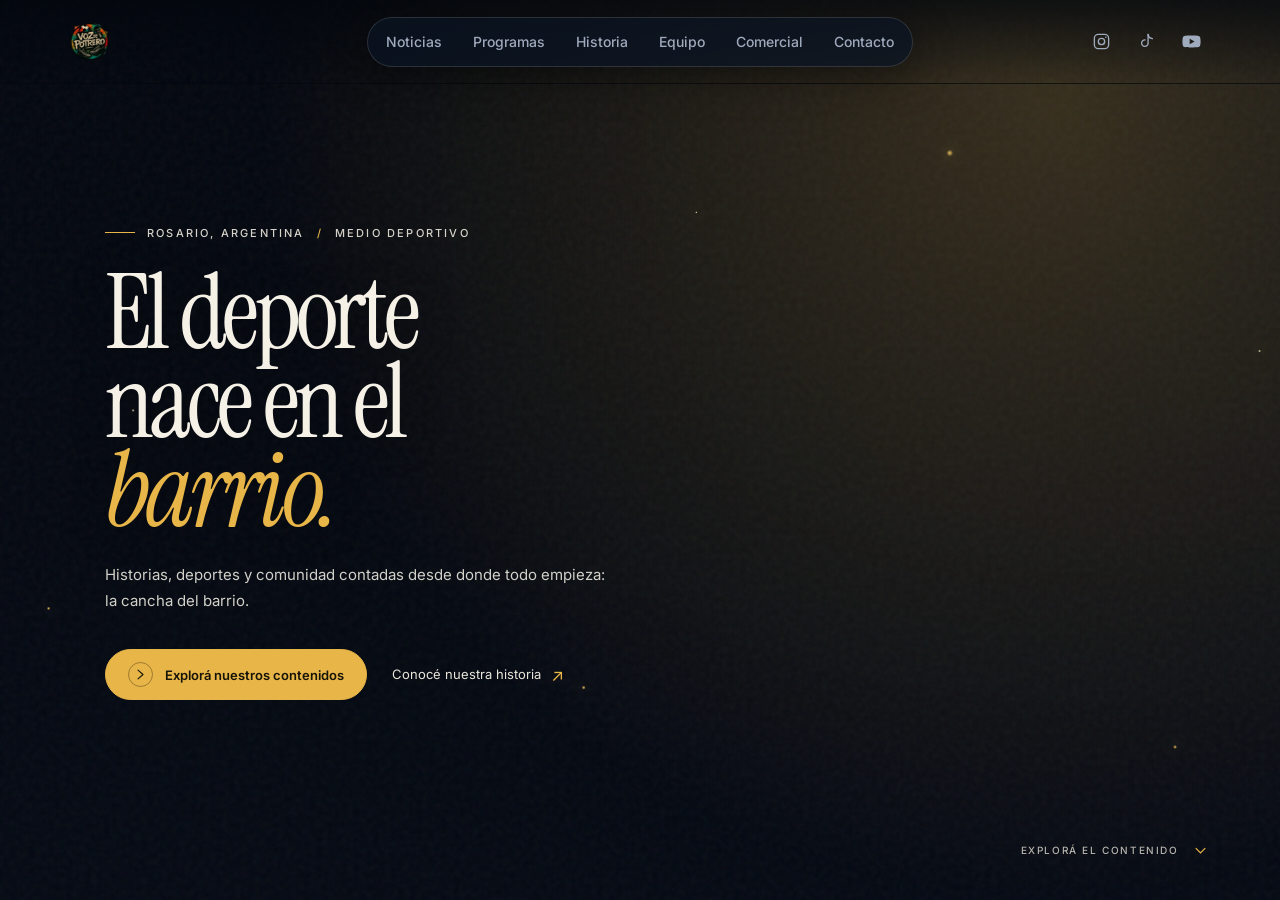
==== index.html @ 77a46296 "Add files via upload" ====
<!DOCTYPE html>
<html lang="es-AR">
<head>
  <meta charset="utf-8">
  <meta name="viewport" content="width=device-width, initial-scale=1, viewport-fit=cover">
  <meta name="theme-color" content="#050607">
  <meta name="description" content="Voz de Potrero. Historias, deportes y comunidad contadas desde donde todo empieza. Medio deportivo de Rosario, Argentina.">
  <meta name="robots" content="index,follow">
  <meta property="og:type" content="website">
  <meta property="og:site_name" content="Voz de Potrero">
  <meta property="og:title" content="Voz de Potrero — El deporte nace en el barrio">
  <meta property="og:description" content="Historias, deportes y comunidad contadas desde donde todo empieza.">
  <link rel="canonical" href="./">
  <link rel="icon" href="img/2368.png" type="image/svg+xml">
  <link rel="preconnect" href="https://fonts.googleapis.com">
  <link rel="preconnect" href="https://fonts.gstatic.com" crossorigin>
  <link href="https://fonts.googleapis.com/css2?family=Instrument+Serif:ital@0;1&family=Inter:wght@400;500;600;700&display=swap" rel="stylesheet">
  <link rel="stylesheet" href="styles.css?v=4">
  <link rel="stylesheet" href="subpaginas.css?v=1">
  <title>Voz de Potrero — El deporte nace en el barrio</title>
  <script src="app.js?v=4" defer></script>
</head>
<body>
  <a class="skip" href="#main" id="skip">Saltar al contenido</a>

  <div class="app-shell" id="app-shell">
    <header class="site-header" id="site-header">
      <a class="brand" href="./" data-nav="home" aria-label="Voz de Potrero — inicio">
        <img src="img/2367.png" alt="Voz de Potrero" width="150" height="42">
      </a>

      <nav class="nav" id="main-nav" aria-label="Navegación principal">
        <a href="#noticias" data-nav="noticias">Noticias</a>
        <a href="#programas" data-nav="programas">Programas</a>
        <a href="#historia" data-nav="historia">Historia</a>
        <a href="#equipo" data-nav="equipo">Equipo</a>
        <a href="#comercial" data-nav="comercial">Comercial</a>
        <a href="#contacto" data-nav="contacto">Contacto</a>
      </nav>

      <div class="header-tools">
        <a class="social-icon" href="https://www.instagram.com/vozdepotrero?mdxt=YXZzaDRnajF6ZXJz" target="_blank" rel="noopener noreferrer" aria-label="Instagram de Voz de Potrero">
          <svg viewBox="0 0 24 24" aria-hidden="true">
            <rect x="3" y="3" width="18" height="18" rx="5"></rect>
            <circle cx="12" cy="12" r="4"></circle>
            <circle class="icon-dot" cx="17.5" cy="6.7" r="1"></circle>
          </svg>
        </a>
        <a class="social-icon" href="https://www.tiktok.com/@vozdepotrero?_r=1&_t=ZS-9ATVXpB0AOD" target="_blank" rel="noopener noreferrer" aria-label="TikTok de Voz de Potrero">
          <svg viewBox="0 0 24 24" aria-hidden="true">
            <path d="M14 3v11.1a4.1 4.1 0 1 1-3.8-4.1"></path>
            <path d="M14 3c.4 3.1 2.3 5 5.5 5.3"></path>
          </svg>
        </a>
        <a class="social-icon" href="https://youtube.com/@vozdepotrero?si=wzgIreyLY0ZAkZiC" target="_blank" rel="noopener noreferrer" aria-label="YouTube de Voz de Potrero">
          <svg viewBox="0 0 24 24" aria-hidden="true">
            <path class="icon-fill" d="M23 7.1a3 3 0 0 0-2.1-2.1C19.1 4.5 12 4.5 12 4.5s-7.1 0-8.9.5A3 3 0 0 0 1 7.1 31 31 0 0 0 .5 12a31 31 0 0 0 .5 4.9A3 3 0 0 0 3.1 19c1.8.5 8.9.5 8.9.5s7.1 0 8.9-.5a3 3 0 0 0 2.1-2.1A31 31 0 0 0 23.5 12a31 31 0 0 0-.5-4.9ZM9.7 15.6V8.4l6.2 3.6-6.2 3.6Z"></path>
          </svg>
        </a>
      </div>

      <button class="menu-btn" id="menu-btn" type="button" aria-expanded="false" aria-controls="main-nav" aria-label="Abrir menú">
        <span></span><span></span><span></span>
      </button>
    </header>

    <main id="main" class="app-main" tabindex="-1">
      <!-- PORTADA -->
      <section class="view view--home is-active" data-view="home" id="view-home" aria-labelledby="hero-title">
        <div class="hero-cinematic-bg" aria-hidden="true">
          <img class="hero-slide" src="img/potrero_dusk_rosario_1791920417054.jpg" alt="">
          <img class="hero-slide" src="img/grassroots_sideline_setup_1791920439001.jpg" alt="">
          <img class="hero-slide" src="img/potrero_chalk_floodlights_1791920438367.jpg" alt="">
          <img class="hero-slide" src="img/broadcast_stadium_lights_1791920440467.jpg" alt="">
          
          <div class="hero-shade hero-shade--horizontal"></div>
          <div class="hero-shade hero-shade--vertical"></div>
          <div class="hero-shade hero-shade--radial"></div>
          <div class="hero-grade"></div>
          <div class="hero-grain"></div>
          <div class="hero-atmosphere-gold"></div>
          <div class="hero-dust-ambient"></div>
        </div>

        <div class="hero-content">
          <p class="hero-kicker enter-item">Rosario, Argentina <span aria-hidden="true">/</span> Medio deportivo</p>
          <h1 class="hero-title" id="hero-title">
            <span class="hero-title-line"><span>El deporte</span></span>
            <span class="hero-title-line"><span>nace en el</span></span>
            <span class="hero-title-line hero-title-line--accent"><span>barrio.</span></span>
          </h1>
          <p class="hero-description enter-item">Historias, deportes y comunidad contadas desde donde todo empieza: la cancha del barrio.</p>
          <div class="hero-actions enter-item">
            <a class="hero-primary" href="#programas" data-nav="programas">
              <span class="hero-primary-icon" aria-hidden="true">
                <svg viewBox="0 0 24 24"><path d="M8 5 16 12 8 19"/></svg>
              </span>
              Explorá nuestros contenidos
            </a>
            <a class="hero-secondary" href="#historia" data-nav="historia">Conocé nuestra historia <span aria-hidden="true">↗</span></a>
          </div>
        </div>

        <button class="hero-cue enter-item" type="button" data-nav="noticias">
          <span>Explorá el contenido</span>
          <svg viewBox="0 0 24 24" aria-hidden="true"><path d="m6 9 6 6 6-6"/></svg>
        </button>
      </section>

      <!-- NOTICIAS -->
      <section class="view view--panel" data-view="noticias" id="view-noticias" aria-labelledby="news-title" hidden inert aria-hidden="true">
        <div class="panel-scroll">
          <div class="panel-inner interior-container">
            <div class="panel-heading">
              <div>
                <p class="eyebrow">Actualidad deportiva</p>
                <h1 id="news-title" tabindex="-1">Noticias <em>y coberturas</em></h1>
                <p class="panel-lead">Historias, básquet, vóley, automovilismo y producciones contadas desde Rosario y sus barrios.</p>
              </div>
              <a class="home-return" href="./" data-nav="home"><span aria-hidden="true">←</span> Inicio</a>
            </div>
            <div class="news-grid" id="news-list" aria-live="polite" aria-busy="false">
              <p class="loading-state">Cargando publicaciones…</p>
            </div>
            <div class="panel-footer-note">
              <span>Voz de Potrero</span>
              <a href="#programas" data-nav="programas">Ver coberturas audiovisuales <span aria-hidden="true">↗</span></a>
            </div>
          </div>
        </div>
      </section>

      <!-- PROGRAMAS -->
      <section class="view view--panel" data-view="programas" id="view-programas" aria-labelledby="programs-title" hidden inert aria-hidden="true">
        <div class="panel-scroll">
          <div class="panel-inner interior-container">
            <div class="panel-heading">
              <div>
                <p class="eyebrow">Producción audiovisual</p>
                <h1 id="programs-title">El potrero <em>en pantalla</em></h1>
                <p class="panel-lead">Transmisiones, reels y videos de nuestros canales oficiales. Cada pieza conserva su enlace original.</p>
              </div>
              <a class="home-return" href="./" data-nav="home"><span aria-hidden="true">←</span> Inicio</a>
            </div>
            <div id="program-list" class="program-list"></div>
            <div id="media-groups" class="media-groups" aria-live="polite" aria-busy="false">
              <p class="loading-state">Cargando contenidos audiovisuales…</p>
            </div>
          </div>
        </div>
      </section>

      <!-- HISTORIA -->
      <section class="view view--panel" data-view="historia" id="view-historia" hidden inert aria-hidden="true" aria-labelledby="history-title">
        <div class="panel-scroll">
          <div class="panel-inner panel-inner--history interior-container">

            <div class="panel-heading">
              <div>
                <p class="eyebrow">Nuestra historia · Rosario, Argentina</p>
                <h1 id="history-title">De dónde venimos.<br><em>Hacia dónde vamos.</em></h1>
                <p class="panel-lead">De un programa de fútbol entre amigos a un medio deportivo con múltiples disciplinas, coberturas y una identidad propia.</p>
              </div>
              <a class="home-return" href="./" data-nav="home"><span aria-hidden="true">←</span> Inicio</a>
            </div>

            <div class="history-timeline">
              <article class="history-chapter">
                <span class="history-number">01</span>
                <div>
                  <p class="eyebrow">Marzo – mayo de 2025</p>
                  <h2>Una idea que nació del fútbol.</h2>
                  <p>Voz de Potrero nació en Rosario en 2025, a partir de una propuesta que recibió Santiago Sancanella para tener su propio programa de streaming en Barrio Stream, un canal que pertenecía a un amigo suyo.</p>
                  <p>Entre marzo y abril comenzaron a tomar forma el nombre, los logos y la identidad del proyecto. El 15 de mayo de 2025 se realizó la primera emisión, que salía todos los jueves a las 12 del mediodía.</p>
                  <p>En esta primera etapa, el programa tenía un estilo descontracturado, con datos, curiosidades, rumores y debates sobre fútbol. Thiago Mellano se sumó desde la edición de clips y colaboró con la difusión en redes sociales.</p>
                </div>
              </article>

              <article class="history-chapter">
                <span class="history-number">02</span>
                <div>
                  <p class="eyebrow">Agosto de 2025</p>
                  <h2>Una nueva mirada periodística.</h2>
                  <p>Durante agosto surgió la propuesta de llevar el proyecto hacia un formato más periodístico, con mayor participación frente a cámara. Se incorporaron Santiago Sancanella, Martina Bosco, Lucas Calatroni y Thiago Mellano en distintas funciones.</p>
                  <p>El 28 de agosto de 2025 se emitió el último programa de Voz de Potrero en Barrio Stream. El cierre de esa etapa no significó el final del proyecto: la marca siguió activa en las redes sociales.</p>
                </div>
              </article>

              <article class="history-chapter">
                <span class="history-number">03</span>
                <div>
                  <p class="eyebrow">De fines de 2025 a comienzos de 2026</p>
                  <h2>El deporte, en más formatos y disciplinas.</h2>
                  <p>Voz de Potrero continuó publicando noticias, resultados, datos, videos y coberturas, especialmente en Instagram y TikTok. Con el tiempo, el contenido empezó a abarcar mucho más que el fútbol.</p>
                  <p>A comienzos de 2026, Tomás Murciano, que ya colaboraba con las redes, también comenzó a participar frente a cámara. Delfina Sanseovich se incorporó para trabajar con contenidos de automovilismo.</p>
                  <p>El equipo abordó temas de Rosario Central, Newell's, Boca y River; Fórmula 1 y Franco Colapinto; Euroliga, básquet rosarino y competencias regionales. También produjo publicaciones y coberturas vinculadas al Mundial de Clubes 2025, los JADAR y los Juegos Suramericanos.</p>
                </div>
              </article>

              <article class="history-chapter">
                <span class="history-number">04</span>
                <div>
                  <p class="eyebrow">Mayo de 2026</p>
                  <h2>Una oportunidad para volver al streaming.</h2>
                  <p>En mayo de 2026, una profesora de la Universidad Abierta Interamericana (UAI), sede Rosario, le propuso a Thiago Mellano desarrollar un programa y facilitó el contacto con Vox 88.3.</p>
                  <p>A partir de esa oportunidad, el equipo empezó a preparar una propuesta más estructurada, con mayor orientación periodística y un nuevo impulso para la búsqueda de auspiciantes.</p>
                </div>
              </article>

              <article class="history-chapter">
                <span class="history-number">05</span>
                <div>
                  <p class="eyebrow">2 de junio de 2026</p>
                  <h2>La segunda temporada.</h2>
                  <p>El 2 de junio comenzó oficialmente la segunda temporada de Voz de Potrero. El regreso consolidó el streaming como parte del proyecto y dio lugar a un formato pensado para profundizar la actualidad deportiva, la información y el análisis.</p>
                  <p>Desde ese mismo día, distintas marcas empezaron a acompañar el proyecto, contribuyendo a su desarrollo y continuidad.</p>
                </div>
              </article>

              <article class="history-chapter">
                <span class="history-number">06</span>
                <div>
                  <p class="eyebrow">Septiembre de 2026</p>
                  <h2>Un millón de visualizaciones y una nueva etapa.</h2>
                  <p>En septiembre, Voz de Potrero pasó a realizar sus programas desde el estudio Blex Contenidos. Las emisiones se extendieron a two horas, ampliando el espacio para la información, el debate y el análisis.</p>
                  <p>Entre el 12 y el 26 de septiembre, el equipo realizó contenidos vinculados a los Juegos Suramericanos Santa Fe 2026. Durante esa cobertura, Voz de Potrero alcanzó un millón de visualizaciones acumuladas en el conjunto de sus redes sociales.</p>
                  <p>Ese crecimiento impulsó una nueva organización interna y permitió avanzar en la conformación de un equipo comercial dedicado a la gestión de auspiciantes y al desarrollo de nuevas oportunidades para el medio.</p>
                </div>
              </article>
            </div>

            <div class="history-end">
              <p>Voz de Potrero: el deporte, desde adentro y con voz propia.</p>
              <a class="hero-primary" href="#contacto" data-nav="contacto">
                <span class="hero-primary-icon" aria-hidden="true">
                  <svg viewBox="0 0 24 24"><path d="M8 5 16 12 8 19"/></svg>
                </span>
                Hablemos
              </a>
            </div>

          </div>
        </div>
      </section>

      <!-- EQUIPO -->
      <section class="view view--panel" data-view="equipo" id="view-equipo" aria-labelledby="team-title" hidden inert aria-hidden="true">
        <div class="panel-scroll">
          <div class="panel-inner interior-container">
            <div class="panel-heading">
              <div>
                <p class="eyebrow">Las personas detrás del medio</p>
                <h1 id="team-title">El equipo <em>de potrero</em></h1>
                <p class="panel-lead">Personas que comparten el interés por el deporte, las historias y la producción de contenidos.</p>
              </div>
              <a class="home-return" href="./" data-nav="home"><span aria-hidden="true">←</span> Inicio</a>
            </div>
            <div class="team-grid" id="team-list" aria-live="polite"></div>
            <p class="team-note">Voz de Potrero · Rosario, Argentina</p>
          </div>
        </div>
      </section>

      <!-- COMERCIAL -->
      <section class="view view--panel" data-view="comercial" id="view-comercial" aria-labelledby="commercial-title" hidden inert aria-hidden="true">
        <div class="panel-scroll">
          <div class="panel-inner interior-container">
            <div class="panel-heading">
              <div>
                <p class="eyebrow">Propuestas para marcas</p>
                <h1 id="commercial-title">Historias que conectan.<br><em>Marcas que acompañan.</em></h1>
                <p class="panel-lead">Un medio deportivo de Rosario con identidad propia y producción para distintas pantallas.</p>
              </div>
              <a class="home-return" href="./" data-nav="home"><span aria-hidden="true">←</span> Inicio</a>
            </div>


<div class="metrics-grid" aria-label="Visualizaciones mensuales por plataforma">

  <article class="metric-card metric-card--primary">
    <span class="metric-label">Alcance mensual total</span>
    <strong>673.000</strong>
    <span class="metric-caption">Visualizaciones en las tres plataformas</span>
  </article>

  <article class="metric-card metric-card--instagram">
    <span class="metric-label">Instagram</span>
    <strong>359.000</strong>
    <span class="metric-caption">Visualizaciones mensuales</span>
  </article>

  <article class="metric-card metric-card--youtube">
    <span class="metric-label">YouTube</span>
    <strong>254.000</strong>
    <span class="metric-caption">Visualizaciones mensuales</span>
  </article>

  <article class="metric-card metric-card--tiktok">
    <span class="metric-label">TikTok</span>
    <strong>60.000</strong>
    <span class="metric-caption">Visualizaciones mensuales</span>
  </article>

</div>


            <div class="commercial-intro">
              <div>
                <p class="eyebrow">Qué hacemos</p>
                <h2>El deporte, contado en distintos formatos.</h2>
              </div>
              <p>Desarrollamos coberturas deportivas, transmisiones en vivo, programas y piezas audiovisuales para las plataformas sociales. Las propuestas para marcas se definen de acuerdo con cada objetivo y producción.</p>
            </div>

            <div class="offers-grid">
              <article class="offer-card"><span>01</span><h3>Presencia de marca</h3><p>Integración en contenidos y coberturas del medio.</p></article>
              <article class="offer-card"><span>02</span><h3>Contenido patrocinado</h3><p>Producciones desarrolladas junto a una marca, identificadas con claridad.</p></article>
              <article class="offer-card"><span>03</span><h3>Producción audiovisual</h3><p>Reels, videos verticales y transmisiones en vivo.</p></article>
              <article class="offer-card"><span>04</span><h3>Coberturas especiales</h3><p>Propuestas para eventos, torneos y fechas deportivas.</p></article>
            </div>

            <div class="commercial-cta">
              <div>
                <p class="eyebrow">Próximo paso</p>
                <h2>Hablemos de una propuesta comercial.</h2>
              </div>
              <a class="hero-primary" href="#contacto?motivo=Propuesta%20comercial" data-nav="contacto" data-reason="Propuesta comercial">
                <span class="hero-primary-icon" aria-hidden="true"><svg viewBox="0 0 24 24"><path d="M8 5 16 12 8 19"/></svg></span>
                Contactar al equipo
              </a>
            </div>
          </div>
        </div>
      </section>

      <!-- CONTACTO -->
      <section class="view view--panel" data-view="contacto" id="view-contacto" aria-labelledby="contact-title" hidden inert aria-hidden="true">
        <div class="panel-scroll">
          <div class="panel-inner contact-layout interior-container">
            <div class="contact-copy">
              <div class="panel-heading panel-heading--contact">
                <div>
                  <p class="eyebrow">Contacto directo</p>
                  <h1 id="contact-title">Hablemos <em>de deporte.</em></h1>
                  <p class="panel-lead">Contanos qué necesitás. Para propuestas comerciales, colaboraciones y otras consultas, este es el punto de partida.</p>
                </div>
                <a class="home-return" href="./" data-nav="home"><span aria-hidden="true">←</span> Inicio</a>
              </div>

              <div class="contact-direct">
                <span class="contact-direct-label">Correo de contacto</span>
               <a
  href="https://mail.google.com/mail/?view=cm&fs=1&to=vozdepotrero10%40gmail.com"
  target="_blank"
  rel="noopener noreferrer"
>
  vozdepotrero10@gmail.com
</a>
              </div>

              <div class="contact-socials">
                <a href="https://www.instagram.com/vozdepotrero?mdxt=YXZzaDRnajF6ZXJz" target="_blank" rel="noopener noreferrer">Instagram <span aria-hidden="true">↗</span></a>
                <a href="https://www.tiktok.com/@vozdepotrero?_r=1&_t=ZS-9ATVXpB0AOD" target="_blank" rel="noopener noreferrer">TikTok <span aria-hidden="true">↗</span></a>
                <a href="https://youtube.com/@vozdepotrero?si=wzgIreyLY0ZAkZiC" target="_blank" rel="noopener noreferrer">YouTube <span aria-hidden="true">↗</span></a>
              </div>
            </div>

            <div class="contact-form-wrap">
              <form class="contact-form" id="contact-form" novalidate>
                <div class="form-row">
                  <label for="contact-name">Nombre</label>
                  <input id="contact-name" name="nombre" autocomplete="name" maxlength="100" required>
                  <span class="field-error" data-error-for="nombre" aria-live="polite"></span>
                </div>

                <div class="form-row">
                  <label for="contact-email">Email</label>
                  <input id="contact-email" name="email" type="email" autocomplete="email" maxlength="120" required>
                  <span class="field-error" data-error-for="email" aria-live="polite"></span>
                </div>

                <div class="form-row">
                  <label for="contact-reason">Motivo de consulta</label>
                  <select id="contact-reason" name="motivo" required>
                    <option value="Propuesta comercial">Propuesta comercial</option>
                    <option value="Trabajar con nosotros">Trabajar con nosotros</option>
                    <option value="Otro">Otro</option>
                  </select>
                  <span class="field-error" data-error-for="motivo" aria-live="polite"></span>
                </div>

                <div class="form-row">
                  <label for="contact-message">Mensaje</label>
                  <textarea id="contact-message" name="mensaje" rows="4" minlength="10" maxlength="2000" required placeholder="Escribí tu consulta…"></textarea>
                  <span class="field-error" data-error-for="mensaje" aria-live="polite"></span>
                </div>

                <div class="honeypot" aria-hidden="true">
                  <label for="contact-website">Dejá este campo vacío</label>
                  <input id="contact-website" name="website" tabindex="-1" autocomplete="off">
                </div>

                <button class="form-submit" type="submit" id="contact-submit">
                  <span>Enviar consulta</span>
                  <span aria-hidden="true">↗</span>
                </button>
                <p class="form-privacy">Tus datos se utilizan para responder esta consulta.</p>
                <div class="form-status" id="contact-status" role="status" aria-live="polite" hidden></div>
                <a
  href="https://mail.google.com/mail/?view=cm&fs=1&to=vozdepotrero10%40gmail.com"
  target="_blank"
  rel="noopener noreferrer"
>
  vozdepotrero10@gmail.com
</a> hidden>Continuar por correo electrónico ↗</a>
              </form>
            </div>
          </div>
        </div>
      </section>

      <!-- ARTÍCULO INDIVIDUAL -->
      <section class="view view--panel" data-view="articulo" id="view-articulo" aria-labelledby="art-title" hidden inert aria-hidden="true">
        <div class="panel-scroll">
          <article class="panel-inner article-inner interior-container">
            <div class="panel-heading">
              <div>
                <p class="eyebrow" id="art-meta">Noticias</p>
                <h1 id="art-title" tabindex="-1">Cargando publicación…</h1>
                <p class="panel-lead" id="art-summary"></p>
              </div>
              <a class="home-return" href="#noticias" data-nav="noticias"><span aria-hidden="true">←</span> Noticias</a>
            </div>
            <div class="article-body" id="art-body"></div>
            <a class="hero-primary article-return" href="#noticias" data-nav="noticias">
              <span class="hero-primary-icon" aria-hidden="true"><svg viewBox="0 0 24 24"><path d="M16 5 8 12 16 19"/></svg></span>
              Volver a noticias
            </a>
          </article>
        </div>
      </section>

      <!-- INFORMACIÓN LEGAL -->
      <section class="view view--panel" data-view="legal" id="view-legal" aria-labelledby="legal-title" hidden inert aria-hidden="true">
        <div class="panel-scroll">
          <div class="panel-inner legal-inner interior-container">
            <div class="panel-heading">
              <div>
                <p class="eyebrow">Información del sitio</p>
                <h1 id="legal-title">Privacidad <em>y uso.</em></h1>
              </div>
              <a class="home-return" href="./" data-nav="home"><span aria-hidden="true">←</span> Inicio</a>
            </div>
            <h2>Contacto y datos personales</h2>
            <p>Los datos que enviás mediante el formulario se utilizan para atender y responder tu consulta. Para consultas sobre el tratamiento de tus datos, escribí a 
            <h2>Contenido y enlaces externos</h2>
            <p>Los contenidos publicados corresponden a sus autores o titulares de derechos. Los enlaces a Instagram, TikTok y YouTube llevan a servicios externos sujetos a sus propias condiciones de uso y políticas de privacidad.</p>
            <p class="legal-note">La información legal completa del titular, los plazos de conservación y los demás términos deben verificarse antes de la publicación definitiva.</p>
          </div>
        </div>
      </section>

      <!-- VISTA NO ENCONTRADA -->
      <section class="view view--panel" data-view="notfound" id="view-notfound" aria-labelledby="notfound-title" hidden inert aria-hidden="true">
        <div class="panel-scroll">
          <div class="notfound">
            <p class="eyebrow">Fuera de juego</p>
            <h1 id="notfound-title">Esta jugada <em>no existe.</em></h1>
            <p>La página que buscás no está disponible.</p>
            <a class="hero-primary" href="./" data-nav="home">
              <span class="hero-primary-icon" aria-hidden="true"><svg viewBox="0 0 24 24"><path d="M8 5 16 12 8 19"/></svg></span>
              Volver al inicio
            </a>
          </div>
        </div>
      </section>
    </main>
  </div>
</body>
</html>
---- styles.css ----
/* Voz de Potrero — «Noche de potrero» · editorial deportivo, sobrio y cinematográfico */
:root{--bg:#050A14;--surface:#0B1424;--raised:#111D33;--text:#F6F1E7;--muted:#9FAABD;--gold:#E8B548;--grass:#2E7D4F;--border:rgba(246,241,231,.14);
--s2:8px;--s3:12px;--s4:16px;--s5:24px;--s6:32px;--s7:48px;--s8:64px;--s9:96px;--pad:clamp(20px,5.5vw,88px);--hh:84px;--ease:cubic-bezier(.2,.7,.2,1);
--display:"Instrument Serif","Iowan Old Style","Palatino Linotype",Georgia,serif;--head:var(--display);
--body:Inter,system-ui,-apple-system,"Segoe UI",sans-serif;color-scheme:dark}
*,*::before,*::after{box-sizing:border-box}
html{background:var(--bg);scroll-behavior:smooth;scroll-padding-top:calc(var(--hh) + 12px)}
body{margin:0;background:var(--bg);color:var(--text);font:400 17px/1.65 var(--body);-webkit-font-smoothing:antialiased;text-rendering:optimizeLegibility;overflow-x:hidden}
body.nav-open{overflow:hidden}
h1,h2,h3,p,ul,ol{margin:0}
ul,ol{padding:0;list-style:none}
a{color:inherit}
img{max-width:100%}
[hidden]{display:none!important}
:focus-visible{outline:2px solid var(--gold);outline-offset:3px}
h1:focus,main:focus,section:focus{outline:none}
.skip{position:absolute;left:var(--s4);top:-60px;z-index:100;background:var(--gold);color:#1a1204;padding:var(--s3) var(--s4);border-radius:999px;font-weight:600}
.skip:focus{top:var(--s3)}
.sprite{position:absolute;width:0;height:0;overflow:hidden}
.gold{color:var(--gold)}

/* Entrada coreografiada (--t retraso, --dur duración, --x/--y desplazamiento) y apariciones */
.rise{opacity:0;transform:translate3d(var(--x,0),var(--y,10px),0);animation:rise var(--dur,520ms) var(--ease) var(--t,0ms) forwards}
.seen .rise{animation:none;opacity:1;transform:none}
@keyframes rise{to{opacity:1;transform:none}}
.reveal{opacity:0;transform:translate3d(0,20px,0);transition:opacity .7s var(--ease),transform .7s var(--ease)}
.reveal.in-view{opacity:1;transform:none}
.view.is-entering{animation:pageIn .42s var(--ease)}
@keyframes pageIn{from{opacity:0;transform:translate3d(0,10px,0)}to{opacity:1;transform:none}}

/* Cabecera y pastilla de navegación */
.site-header{position:fixed;inset:0 0 auto 0;z-index:50;height:var(--hh);padding:0 var(--pad);display:flex;align-items:center;justify-content:space-between;border-bottom:1px solid transparent;transition:background-color .3s,border-color .3s}
.site-header.is-solid{background:rgba(5,10,20,.74);backdrop-filter:blur(16px);-webkit-backdrop-filter:blur(16px);border-color:var(--border)}
.brand{display:inline-flex;align-items:center;min-height:44px;text-decoration:none}
.brand img{display:block;height:38px;width:auto}
.brand__word{font:400 26px/1 var(--display);letter-spacing:.01em}
.brand__word b{font-weight:400;font-style:italic;color:var(--gold)}
.nav{display:flex;align-items:center}
.nav a{display:flex;align-items:center;min-height:44px;color:var(--muted);font:500 14px var(--body);text-decoration:none;transition:background-color .2s,color .2s}
.header-cta{display:none}
.menu-btn{display:none;width:44px;height:44px;padding:0;background:none;border:1px solid var(--border);border-radius:50%;color:var(--text);cursor:pointer;position:relative}
.menu-btn__bars,.menu-btn__bars::before{content:"";position:absolute;left:12px;width:18px;height:2px;background:currentColor;transition:transform .25s var(--ease)}
.menu-btn__bars{top:16px}.menu-btn__bars::before{top:8px;left:0}
.menu-btn[aria-expanded="true"] .menu-btn__bars{transform:translateY(4px) rotate(45deg)}
.menu-btn[aria-expanded="true"] .menu-btn__bars::before{transform:translateY(-8px) rotate(-90deg)}
.nav__contact{display:none!important}
@media(min-width:1021px){
.site-header{display:grid;grid-template-columns:1fr auto 1fr;gap:var(--s4)}
.nav{gap:2px;padding:4px;background:rgba(11,20,36,.7);border:1px solid var(--border);border-radius:999px;backdrop-filter:blur(16px);-webkit-backdrop-filter:blur(16px);box-shadow:0 10px 40px rgba(0,0,0,.4)}
.nav a{padding:0 var(--s4);min-height:40px;border-radius:999px}
.nav a:hover{background:rgba(246,241,231,.07);color:var(--text)}
.nav a[aria-current="page"]{background:var(--text);color:#0a0d14}
.header-cta{display:inline-flex;justify-self:end;align-items:center;min-height:44px;padding:0 var(--s5);border:1px solid var(--gold);border-radius:999px;color:var(--gold);font:500 14px var(--body);text-decoration:none;transition:background-color .2s,color .2s}
.header-cta:hover,.header-cta[aria-current="page"]{background:var(--gold);color:#1a1204}}
@media(max-width:1020px){
:root{--hh:68px}
.brand img{height:32px}
.menu-btn{display:block}
.nav{position:fixed;inset:var(--hh) 0 0 0;flex-direction:column;align-items:stretch;justify-content:center;gap:var(--s2);padding:var(--s6) var(--pad);background:rgba(5,10,20,.98);opacity:0;visibility:hidden;transform:translateY(-8px);transition:opacity .22s,transform .22s,visibility 0s .22s;overflow-y:auto}
.nav.rise{animation:none}
.nav.is-open{opacity:1;visibility:visible;transform:none;transition:opacity .22s,transform .22s}
.nav a{font:400 36px/1.15 var(--display);color:var(--text);min-height:54px}
.nav a[aria-current="page"]{color:var(--gold);font-style:italic}
.nav__contact{display:flex!important}}

.demo-bar{position:fixed;left:0;right:0;bottom:0;z-index:40;padding:8px var(--pad);background:var(--gold);color:#1a1204;font:600 13px var(--body);text-align:center}

/* Portada: potrero de barrio de noche (capas con profundidad; todo con transform/opacity) */
.hero{position:relative;height:100vh;height:100svh;display:flex;flex-direction:column;justify-content:center;padding:var(--hh) var(--pad) var(--s7);overflow:hidden;isolation:isolate;--mx:0;--my:0}
@supports(height:100dvh){.hero{height:100dvh}}
.scene{position:absolute;inset:0;z-index:-2;background:var(--bg)}
.layer{position:absolute;inset:-3%;transform:translate3d(calc(var(--mx)*var(--d,0)*-1px),calc(var(--my)*var(--d,0)*-.6px),0)}
.sky{background:radial-gradient(60% 45% at 78% 8%,rgba(232,181,72,.18),transparent 70%),linear-gradient(180deg,#030711 0%,#07142a 38%,#0b2238 62%,#0a1d22 100%)}
.stars{bottom:52%;background-image:radial-gradient(1.2px 1.2px at 8% 20%,rgba(255,255,255,.8),transparent),radial-gradient(1px 1px at 22% 46%,rgba(255,255,255,.6),transparent),radial-gradient(1.2px 1.2px at 37% 12%,rgba(255,255,255,.7),transparent),radial-gradient(1px 1px at 51% 38%,rgba(255,255,255,.5),transparent),radial-gradient(1.2px 1.2px at 66% 16%,rgba(255,255,255,.7),transparent),radial-gradient(1px 1px at 83% 40%,rgba(255,255,255,.6),transparent),radial-gradient(1px 1px at 93% 14%,rgba(255,255,255,.7),transparent);animation:twinkle 9s ease-in-out infinite alternate}
@keyframes twinkle{from{opacity:.45}to{opacity:.95}}
.skyline{position:absolute;left:0;right:0;bottom:38%;width:100%;height:28%;display:block}
.tower{position:absolute;bottom:34%;width:0}
.t1{left:78%;top:14%}.t2{left:92%;top:26%}.t3{left:62%;top:30%}
.pole{position:absolute;left:-3px;top:2%;bottom:-6%;width:6px;background:linear-gradient(90deg,#020306,#161e2c 55%,#020306)}
.lamps{position:absolute;left:-30px;top:-14px;width:60px;height:28px;background:radial-gradient(circle,#fff 0 3px,transparent 4px) 0 0/15px 14px,#0a0f1a;border:1px solid #1c2638;box-shadow:0 0 22px 6px rgba(255,238,190,.6),0 0 90px 28px rgba(232,181,72,.3);animation:flicker 7s ease-in-out infinite}
.t2 .lamps{animation-duration:9s;animation-delay:-3s;transform:scale(.8)}
.t3 .lamps{animation-duration:11s;animation-delay:-6s;transform:scale(.7)}
@keyframes flicker{0%,100%{opacity:1}46%{opacity:.93}50%{opacity:.82}54%{opacity:.95}}
.beam{position:absolute;left:0;top:0;width:min(110vw,1500px);height:min(150vh,1200px);margin-left:calc(min(110vw,1500px)/-2);transform-origin:50% 0;background:linear-gradient(180deg,rgba(255,236,180,.36),rgba(232,181,72,.07) 60%,transparent 90%);clip-path:polygon(49.4% 0,50.6% 0,100% 100%,0 100%);mix-blend-mode:screen;opacity:.8}
.t1 .beam{--r:21deg;animation:sway 23s ease-in-out infinite alternate}
.t2 .beam{--r:32deg;animation:sway 26s ease-in-out -9s infinite alternate;opacity:.55}
.t3 .beam{--r:12deg;animation:sway 19s ease-in-out -5s infinite alternate;opacity:.6}
@keyframes sway{from{transform:rotate(var(--r)) scale(1.02)}to{transform:rotate(calc(var(--r) + 3.5deg)) scale(1.05);opacity:.95}}
.field{top:auto;height:56%;bottom:-3%;overflow:hidden}
.plane{position:absolute;left:-30%;right:-30%;bottom:-34%;height:160%;transform:perspective(780px) rotateX(63deg);transform-origin:50% 100%;background:repeating-linear-gradient(90deg,#1a5a37 0 8.33%,#154a2d 8.33% 16.66%);-webkit-mask:linear-gradient(transparent 4%,#000 38%);mask:linear-gradient(transparent 4%,#000 38%)}
.plane svg{position:absolute;inset:0;width:100%;height:100%;display:block}
.pool{position:absolute;inset:0;z-index:2;background:radial-gradient(55% 60% at 68% 30%,rgba(255,236,180,.28),transparent 70%);mix-blend-mode:screen}
.goal{position:absolute;right:20%;top:22%;width:clamp(70px,9vw,140px);aspect-ratio:2/1;border:3px solid rgba(246,241,231,.5);border-bottom:0;background:repeating-linear-gradient(0deg,rgba(246,241,231,.16) 0 1px,transparent 1px 7px),repeating-linear-gradient(90deg,rgba(246,241,231,.16) 0 1px,transparent 1px 7px);opacity:.7}
.fence{top:auto;height:44%;bottom:-3%;border-top:2px solid rgba(246,241,231,.1);background:repeating-linear-gradient(45deg,rgba(246,241,231,.07) 0 1px,transparent 1px 20px),repeating-linear-gradient(-45deg,rgba(246,241,231,.07) 0 1px,transparent 1px 20px);-webkit-mask:linear-gradient(transparent,#000 30%,#000 62%,transparent);mask:linear-gradient(transparent,#000 30%,#000 62%,transparent)}
.haze{inset:0;background:linear-gradient(0deg,transparent 0%,rgba(110,160,150,.12) 36%,transparent 52%);mix-blend-mode:screen;animation:breathe 21s ease-in-out infinite alternate}
@keyframes breathe{from{opacity:.55}to{opacity:1}}
.sweep{inset:0 -20%;background:linear-gradient(100deg,transparent 42%,rgba(255,236,180,.07) 50%,transparent 58%);mix-blend-mode:screen;animation:sweep 26s linear infinite}
@keyframes sweep{from{transform:translateX(-30%)}to{transform:translateX(30%)}}
.dust s{position:absolute;width:3px;height:3px;border-radius:50%;background:rgba(246,241,231,.7);animation:float 22s linear infinite}
.dust s:nth-child(1){left:12%;top:70%}.dust s:nth-child(2){left:28%;top:40%;animation-duration:27s;animation-delay:-8s;width:2px;height:2px}
.dust s:nth-child(3){left:46%;top:82%;animation-duration:24s;animation-delay:-14s}.dust s:nth-child(4){left:63%;top:55%;animation-duration:30s;animation-delay:-4s;width:2px;height:2px}
.dust s:nth-child(5){left:74%;top:75%;animation-duration:26s;animation-delay:-19s}.dust s:nth-child(6){left:86%;top:48%;animation-duration:32s;animation-delay:-11s;width:2px;height:2px}
.dust s:nth-child(7){left:38%;top:20%;animation-duration:29s;animation-delay:-6s;opacity:.6}.dust s:nth-child(8){left:92%;top:88%;animation-duration:25s;animation-delay:-16s}
@keyframes float{0%{transform:translate3d(0,0,0);opacity:0}15%{opacity:.8}85%{opacity:.6}100%{transform:translate3d(-40px,-160px,0);opacity:0}}
.grain{inset:0;opacity:.09;background-image:url("data:image/svg+xml;utf8,<svg xmlns='http://www.w3.org/2000/svg' width='160' height='160'><filter id='n'><feTurbulence type='fractalNoise' baseFrequency='.9' numOctaves='2' stitchTiles='stitch'/></filter><rect width='100%' height='100%' filter='url(%23n)'/></svg>")}
.shade{position:absolute;inset:0;z-index:-1;background:linear-gradient(90deg,rgba(3,7,14,.9) 0%,rgba(3,7,14,.62) 44%,rgba(3,7,14,.06) 100%),linear-gradient(0deg,rgba(5,10,20,.92) 0%,transparent 38%),radial-gradient(120% 90% at 50% 50%,transparent 55%,rgba(0,0,0,.5))}
.hero__content{width:100%;max-width:820px}
.kicker{display:flex;flex-wrap:wrap;align-items:center;gap:var(--s3);margin-bottom:var(--s5);font:500 12px/1 var(--body);letter-spacing:.2em;text-transform:uppercase;color:var(--muted)}
.kicker::before{content:"";width:32px;height:1px;background:var(--gold)}
.kicker span+span::before{content:"·";margin-right:var(--s3);color:var(--gold)}
h1.display{font:400 clamp(2.5rem,min(7.4vw,12.5svh),6rem)/.98 var(--display);letter-spacing:-.02em;text-wrap:balance;text-shadow:0 4px 40px rgba(0,0,0,.45)}
.line{display:block}
.line--gold{font-style:italic;color:var(--gold)}
.lead{max-width:560px;margin-top:var(--s5);font-size:clamp(1rem,1.3vw,1.2rem);line-height:1.6;color:#d9d6cc}
.actions,.cta-row{display:flex;flex-wrap:wrap;gap:12px;margin-top:var(--s6)}
.btn{position:relative;overflow:hidden;display:inline-flex;align-items:center;justify-content:center;gap:var(--s2);height:50px;padding:0 var(--s6);border:1px solid var(--border);border-radius:999px;background:none;color:var(--text);font:500 15px var(--body);text-decoration:none;cursor:pointer;transition:transform .12s,background-color .2s,border-color .2s}
.btn:active{transform:scale(.97)}
.btn--gold{background:var(--gold);border-color:var(--gold);color:#1a1204}
.btn--gold::after{content:"";position:absolute;inset:0;background:linear-gradient(100deg,transparent 30%,rgba(255,255,255,.5) 50%,transparent 70%);transform:translateX(-120%);transition:transform .6s var(--ease)}
.btn--gold:hover::after{transform:translateX(120%)}
.btn--ghost{background:rgba(5,10,20,.35);backdrop-filter:blur(6px);-webkit-backdrop-filter:blur(6px)}.btn--ghost:hover{border-color:var(--text)}
.btn--sm{height:40px;padding:0 var(--s4);font-size:14px}
.btn[disabled]{opacity:.55;cursor:wait}
.cue{position:absolute;left:var(--pad);bottom:var(--s5);display:flex;align-items:center;gap:var(--s3);min-height:44px;background:none;border:0;cursor:pointer;font:500 11px var(--body);letter-spacing:.2em;text-transform:uppercase;color:var(--muted)}
.cue i{width:1px;height:32px;background:var(--gold);transform-origin:top;animation:cue 2.6s ease-in-out infinite}
@keyframes cue{50%{transform:scaleY(.35)}}
@media(max-width:900px){.t3{display:none}.skyline{bottom:36%}}
@media(max-width:700px){.hero{padding-bottom:var(--s6)}.btn{height:48px;flex:1 1 100%}.cue{display:none}.goal{right:12%}.field{height:48%}}
@media(max-height:560px){.lead{display:none}.hero{padding-bottom:var(--s4)}.cue{display:none}}

/* Secciones y tipografía */
.container{max-width:1320px;margin:0 auto;padding:0 var(--pad)}
.narrow{max-width:960px}
.section{padding:var(--s9) 0}
@media(max-width:700px){.section{padding:var(--s8) 0 56px}}
.band{background:linear-gradient(120deg,#0e1a2e,var(--surface));border-block:1px solid var(--border)}
.eyebrow{font:500 11.5px/1.4 var(--body);letter-spacing:.2em;text-transform:uppercase;color:var(--gold)}
.section h2{font:400 clamp(1.75rem,3.3vw,2.75rem)/1.08 var(--display);letter-spacing:-.015em;margin:var(--s3) 0 var(--s4);text-wrap:balance}
.section h3,.card h3{font:400 clamp(1.3rem,1.7vw,1.6rem)/1.15 var(--display);margin-bottom:var(--s2)}
.muted{color:var(--muted);max-width:620px}
.manifesto{font:400 clamp(1.5rem,3vw,2.5rem)/1.22 var(--display);letter-spacing:-.01em;margin-top:var(--s4);text-wrap:balance}
.empty{color:var(--muted);padding:var(--s5);border:1px dashed rgba(246,241,231,.25);border-radius:14px}
.empty p+*{margin-top:var(--s3)}.empty a{color:var(--gold)}
.page-hero{position:relative;padding:calc(var(--hh) + var(--s8)) 0 var(--s7);overflow:hidden;isolation:isolate}
.page-hero::before{content:"";position:absolute;inset:-20%;z-index:-1;background:radial-gradient(40% 50% at 82% 10%,rgba(232,181,72,.15),transparent 70%),radial-gradient(40% 50% at 8% 100%,rgba(46,125,79,.14),transparent 70%);animation:drift 28s ease-in-out infinite alternate}
@keyframes drift{from{transform:translate3d(-3%,0,0)}to{transform:translate3d(3%,2%,0)}}
.page-hero h1{font:400 clamp(2.25rem,5.2vw,4.25rem)/1.03 var(--display);letter-spacing:-.02em;max-width:17ch;text-wrap:balance;margin:var(--s3) 0 var(--s5)}
.page-hero h1 em{font-style:italic;color:var(--gold)}
.page-hero .lead{margin-top:0}
.grid2{display:grid;gap:var(--s7);grid-template-columns:1fr 1fr;align-items:center}
.grid2.top{align-items:start}
@media(max-width:860px){.grid2{grid-template-columns:1fr}}
.tags{display:flex;flex-wrap:wrap;gap:8px;margin-top:var(--s5)}
.tags li{padding:6px 14px;border:1px solid var(--border);border-radius:999px;font-size:14px;color:var(--muted)}
.paths li{border-top:1px solid var(--border)}.paths li:last-child{border-bottom:1px solid var(--border)}
.paths a{display:grid;grid-template-columns:48px minmax(0,1.1fr) minmax(0,1.4fr) 24px;gap:var(--s4);align-items:baseline;padding:var(--s5) 0;text-decoration:none;transition:padding .3s var(--ease),color .2s}
.paths .n{font:500 12px var(--body);letter-spacing:.14em;color:var(--gold)}
.paths .t{font:400 clamp(1.5rem,2.6vw,2.25rem)/1.1 var(--display)}
.paths .d{color:var(--muted);font-size:15px}
.paths .ar{color:var(--gold);transition:transform .3s var(--ease)}
.paths a:hover{padding-left:var(--s3)}.paths a:hover .ar{transform:translateX(6px)}
@media(max-width:700px){.paths a{grid-template-columns:32px 1fr 20px}.paths .d{display:none}}
.closing{text-align:center}.closing h2{max-width:20ch;margin:0 auto}.closing .cta-row{justify-content:center}

/* Escena de los chicos y su animación (transform/opacity; se pausa fuera de pantalla) */
.scene-art{border-radius:22px;overflow:hidden;border:1px solid var(--border);background:var(--surface)}
.scene-art--wide{margin-top:var(--s7)}
.kids{display:block;width:100%;height:auto}
.k-kart{transform-box:fill-box;transform-origin:50% 100%;animation:kart 3.8s ease-in-out infinite alternate}
@keyframes kart{from{transform:translateX(-26px) rotate(-.5deg)}to{transform:translateX(10px) rotate(.4deg)}}
.k-wheel{transform-box:fill-box;transform-origin:center;animation:spin .5s linear infinite}
@keyframes spin{to{transform:rotate(360deg)}}
.k-body{animation:bob .42s ease-in-out infinite alternate}
@keyframes bob{to{transform:translateY(-2.5px)}}
.k-speed{animation:speed 1.1s linear infinite}
@keyframes speed{0%{transform:translateX(16px);opacity:0}30%{opacity:1}100%{transform:translateX(-28px);opacity:0}}
.k-ball{transform-box:fill-box;transform-origin:center;animation:ball 1.6s ease-in-out infinite}
@keyframes ball{0%,100%{transform:translateY(0) rotate(0)}50%{transform:translateY(-9px) rotate(28deg)}}
.k-ball2{transform-box:fill-box;transform-origin:center;animation:spin 5s linear infinite}
.k-jump{animation:jump 2.8s ease-in-out infinite}
@keyframes jump{0%,100%{transform:translateY(0)}45%{transform:translateY(-34px)}}
.k-sh{transform-box:fill-box;transform-origin:center;animation:shadow 2.8s ease-in-out infinite}
@keyframes shadow{45%{transform:scale(.78);opacity:.2}}
.is-paused *{animation-play-state:paused!important}

/* Noticias */
.stories{display:grid;gap:var(--s7) var(--s6);grid-template-columns:repeat(auto-fill,minmax(min(100%,320px),1fr));margin-top:var(--s5)}
.story{display:flex;flex-direction:column;gap:var(--s3);padding-top:var(--s5);border-top:1px solid var(--border);text-decoration:none;transition:border-color .25s}
.story:hover{border-color:var(--gold)}
.story h2{font:400 clamp(1.4rem,2vw,1.85rem)/1.12 var(--display);margin:0;text-wrap:balance;transition:color .2s}
.story:hover h2{color:var(--gold)}
.story p{color:var(--muted);font-size:15px}
.story small{font:500 11.5px var(--body);letter-spacing:.16em;text-transform:uppercase;color:var(--gold)}
.story time{margin-top:auto;color:var(--muted);font-size:13px}
.story--lead{grid-column:1/-1;border-top:2px solid var(--gold);padding-top:var(--s6)}
.story--lead h2{font-size:clamp(2rem,4vw,3.25rem);max-width:22ch}.story--lead p{font-size:1.05rem;max-width:60ch}
.demo-tag{display:inline-block;margin-left:10px;padding:1px 9px;border:1px solid var(--gold);border-radius:999px;font:500 10.5px var(--body);letter-spacing:.1em;color:var(--gold);vertical-align:middle}
.back{display:inline-block;margin-bottom:var(--s5);color:var(--muted);text-decoration:none}.back:hover{color:var(--text)}
.article .container h1{max-width:none}
.prose{max-width:760px}.prose h2{margin-top:var(--s7)}.prose p{color:#d4d0c4;margin-top:var(--s4)}
.callout{max-width:720px;margin-top:var(--s6);padding:var(--s4) var(--s5);border-left:2px solid var(--gold);background:var(--surface);color:var(--muted);font-size:14px}
.sub{display:flex;align-items:center;gap:var(--s3);margin:var(--s8) 0 var(--s5)!important}
.si{display:inline-grid;place-items:center;width:34px;height:34px;border:1px solid var(--border);border-radius:50%;color:var(--gold);font-size:11px}
.si svg{width:17px;height:17px}
.media-grid{display:grid;gap:var(--s5);grid-template-columns:repeat(auto-fill,minmax(min(100%,300px),1fr))}
.media-rail{display:grid;gap:var(--s5);grid-template-columns:repeat(auto-fill,minmax(210px,1fr))}
@media(max-width:700px){.media-rail{grid-template-columns:none;grid-auto-flow:column;grid-auto-columns:74%;overflow-x:auto;scroll-snap-type:x mandatory;padding-bottom:var(--s3)}.media-rail>*{scroll-snap-align:start}}
.mc{display:flex;flex-direction:column;border:1px solid var(--border);border-radius:18px;overflow:hidden;background:var(--surface)}
.mc__stage{position:relative;aspect-ratio:16/9;display:grid;place-items:center;align-content:center;gap:var(--s2);text-align:center;padding:var(--s5);color:var(--muted);font-size:13px}
.mc[data-p="instagram"] .mc__stage,.mc[data-p="tiktok"] .mc__stage{aspect-ratio:4/5}
.mc[data-p="youtube"] .mc__stage{background:radial-gradient(90% 90% at 50% 0,#2a2010,var(--surface))}
.mc[data-p="instagram"] .mc__stage{background:radial-gradient(90% 90% at 50% 0,#2a1a2e,var(--surface))}
.mc[data-p="tiktok"] .mc__stage{background:radial-gradient(90% 90% at 50% 0,#10282a,var(--surface))}
.mc__stage iframe{position:absolute;inset:0;width:100%;height:100%;border:0}
.mc__badge{display:inline-flex;align-items:center;gap:8px;padding:6px 14px;border:1px solid var(--border);border-radius:999px;color:var(--text);font:500 13px var(--body)}
.mc__badge svg{width:16px;height:16px}
.mc__play{width:56px;height:56px;border-radius:50%;border:1px solid var(--gold);background:rgba(232,181,72,.08);color:var(--gold);font-size:18px;cursor:pointer;transition:background-color .2s,transform .12s}
.mc__play:hover{background:rgba(232,181,72,.2)}.mc__play:active{transform:scale(.95)}
.mc__bar{display:flex;justify-content:space-between;align-items:center;gap:var(--s3);padding:var(--s2) var(--s5);border-top:1px solid var(--border)}
.mc__bar a{display:flex;align-items:center;min-height:44px;color:var(--gold);font:500 14px var(--body);text-decoration:none;white-space:nowrap}
.mc__bar a:hover{text-decoration:underline}
.tag{font:500 11px var(--body);letter-spacing:.12em;text-transform:uppercase;color:var(--muted)}

/* Programas */
.format{display:grid;grid-template-columns:minmax(0,1fr) minmax(0,1.2fr);gap:var(--s3) var(--s8);padding:var(--s7) 0;border-top:1px solid var(--border)}
.format header{grid-column:1;display:flex;align-items:center;gap:var(--s3)}
.format h2{margin:0;font-size:clamp(1.5rem,2.4vw,2rem)}
.format .n{font:500 12px var(--body);letter-spacing:.14em;color:var(--gold)}
.format>.muted,.format>.channel{grid-column:1}
.format>.rows,.format>.prows{grid-column:2;grid-row:1/span 3}
.channel{font-size:14px}.channel a{color:var(--gold);text-decoration:none}.channel span{color:var(--muted)}
.rows li{display:flex;justify-content:space-between;align-items:center;gap:var(--s4);padding:4px 0;border-bottom:1px solid var(--border);color:var(--muted);font-size:15px}
.rows a{display:flex;align-items:center;min-height:44px;color:var(--gold);text-decoration:none;white-space:nowrap}.rows a:hover{text-decoration:underline}
.prow{display:block;padding:var(--s4) 0;border-bottom:1px solid var(--border);text-decoration:none}.prow p{color:var(--muted);font-size:15px}
@media(max-width:860px){.format{grid-template-columns:1fr}.format>.rows,.format>.prows{grid-column:1;grid-row:auto}}

/* Historia interactiva */
.chips{display:flex;flex-wrap:wrap;gap:8px;margin-bottom:var(--s7);position:sticky;top:calc(var(--hh) + 8px);z-index:5}
.chip{min-height:40px;padding:0 var(--s5);border:1px solid var(--border);border-radius:999px;background:rgba(5,10,20,.8);backdrop-filter:blur(8px);-webkit-backdrop-filter:blur(8px);color:var(--muted);font:500 13px var(--body);cursor:pointer;transition:all .2s}
.chip:hover{color:var(--text)}.chip.is-active{background:var(--gold);border-color:var(--gold);color:#1a1204}
.chapters{position:relative;padding-left:clamp(28px,6vw,72px);--p:0}
.chapters::before,.chapters::after{content:"";position:absolute;left:6px;top:0;bottom:0;width:2px;background:var(--border)}
.chapters::after{background:var(--gold);transform:scaleY(var(--p));transform-origin:top}
.chapter{position:relative;padding:0 0 var(--s9)}
.chapter::before{content:"";position:absolute;left:calc(-1 * clamp(28px,6vw,72px) + 1px);top:14px;width:12px;height:12px;border-radius:50%;background:var(--bg);border:2px solid var(--gold)}
.chapter__n{display:block;font:400 clamp(3.5rem,9vw,7rem)/1 var(--display);color:transparent;-webkit-text-stroke:1px rgba(232,181,72,.55);margin-bottom:var(--s3)}
.chapter small{font:500 11.5px var(--body);letter-spacing:.2em;text-transform:uppercase;color:var(--gold)}
.chapter h2{margin:var(--s2) 0 var(--s4)!important}
.chapter p{color:#d4d0c4;max-width:58ch}
.chapter .chapter__todo{margin-top:var(--s4);font-size:13px;color:var(--muted);font-style:italic}

/* Equipo */
.team{display:grid;gap:var(--s7) var(--s5);grid-template-columns:repeat(auto-fill,minmax(min(100%,240px),1fr))}
.member__av{aspect-ratio:4/5;border-radius:20px;overflow:hidden;display:grid;place-items:center;background:radial-gradient(80% 70% at 30% 20%,#1d2f52,#0b1424);border:1px solid var(--border);margin-bottom:var(--s4)}
.member__av span{font:400 clamp(3rem,6vw,4.5rem)/1 var(--display);font-style:italic;color:var(--gold)}
.member__av img{width:100%;height:100%;object-fit:cover}
.member small{font:500 11.5px var(--body);letter-spacing:.16em;text-transform:uppercase;color:var(--gold)}
.member h3{margin:6px 0}.member p{color:var(--muted);font-size:15px}

/* Comercial */
.trio{display:grid;gap:var(--s6);grid-template-columns:repeat(3,1fr);margin-top:var(--s6)}
.trio>div{padding-top:var(--s5);border-top:1px solid var(--gold)}
.trio p,.offers p{color:var(--muted);font-size:15px}
@media(max-width:860px){.trio{grid-template-columns:1fr}}
.offers{margin-top:var(--s6);border-top:1px solid var(--border)}
.offers li{display:grid;grid-template-columns:56px minmax(0,1fr) minmax(0,1.3fr);gap:var(--s4);align-items:baseline;padding:var(--s5) 0;border-bottom:1px solid var(--border)}
.offers span{font:500 12px var(--body);letter-spacing:.14em;color:var(--gold)}.offers h3{margin:0}
@media(max-width:700px){.offers li{grid-template-columns:36px 1fr}.offers p{grid-column:2}}
.slot{display:grid;gap:var(--s4);grid-template-columns:repeat(auto-fit,minmax(200px,1fr));margin-top:var(--s6)}
.slot div{border:1px dashed rgba(246,241,231,.28);border-radius:14px;padding:var(--s5);color:var(--muted);font-size:14px}
.slot b{display:block;font:400 34px var(--display);color:var(--text);opacity:.4}
.steps{display:grid;gap:var(--s6);grid-template-columns:repeat(3,1fr);margin-top:var(--s5)}
.steps li{display:flex;gap:var(--s4);align-items:baseline;font:400 clamp(1.15rem,1.8vw,1.5rem)/1.25 var(--display)}
.steps b{font:400 2.4rem var(--display);font-style:italic;color:var(--gold)}
@media(max-width:860px){.steps{grid-template-columns:1fr}}

/* Redes: glifos vectoriales; sin enlace hasta que el perfil esté configurado */
.social{display:flex;flex-wrap:wrap;gap:10px;margin-top:var(--s5)}
.soc{display:inline-grid;place-items:center;width:46px;height:46px;border:1px solid var(--border);border-radius:50%;color:var(--text);text-decoration:none;transition:border-color .2s,color .2s,transform .15s}
.soc svg{width:21px;height:21px}
a.soc:hover{border-color:var(--gold);color:var(--gold);transform:translateY(-2px)}
.soc.is-off{opacity:.38;cursor:default}

/* Formularios */
.form{display:grid;gap:var(--s4);max-width:640px}
.form__row{display:grid;gap:var(--s4);grid-template-columns:1fr 1fr}
@media(max-width:600px){.form__row{grid-template-columns:1fr}}
.form label{display:grid;gap:6px;font:500 14px var(--body);color:var(--muted)}
.form input,.form textarea,.form select{width:100%;min-height:48px;padding:12px 16px;background:var(--surface);border:1px solid var(--border);border-radius:12px;color:var(--text);font:400 16px var(--body)}
.form textarea{min-height:140px;resize:vertical}
.form input:focus,.form textarea:focus,.form select:focus{border-color:var(--gold);outline:none;box-shadow:0 0 0 3px rgba(232,181,72,.18)}
.form [aria-invalid="true"]{border-color:#ff6b5e}
.form .err{color:#ff8a7e;font-size:13px}
.form .hp{position:absolute;left:-9999px}
.form__status{padding:var(--s4);border-radius:12px;font-size:15px}
.form__status[data-s="ok"]{background:rgba(232,181,72,.1);border:1px solid var(--gold)}
.form__status[data-s="error"]{background:rgba(255,107,94,.1);border:1px solid #ff6b5e}

/* Pie */
.site-footer{margin-top:var(--s8);padding:var(--s8) 0 var(--s9);border-top:1px solid var(--border)}
.cols{display:grid;gap:var(--s6);grid-template-columns:2fr 1fr 1fr}
.site-footer ul:not(.social){display:grid}
.site-footer a:not(.soc):not(.brand){display:inline-flex;align-items:center;min-height:36px;color:var(--muted);text-decoration:none}
.site-footer a:not(.soc):not(.brand):hover{color:var(--text)}
.site-footer h3{margin-bottom:var(--s3);font:500 11.5px var(--body);letter-spacing:.18em;text-transform:uppercase}
.site-footer small{display:block;margin-top:var(--s7);color:var(--muted)}
@media(max-width:700px){.cols{grid-template-columns:1fr}}

/* Panel de administración (admin.html conserva su marcado) */
body.admin{background:var(--bg)}
.adm{max-width:1000px;margin:0 auto;padding:var(--s6) var(--pad) var(--s9)}
.adm__top{display:flex;align-items:center;justify-content:space-between;gap:var(--s4);padding-bottom:var(--s5);border-bottom:1px solid var(--border);margin-bottom:var(--s6)}
.adm h1{font:600 28px/1.1 var(--body);margin-bottom:var(--s5)}
.adm .card{margin-bottom:var(--s4)}
.adm .row{display:flex;flex-wrap:wrap;gap:var(--s3);align-items:center;justify-content:space-between;padding:var(--s3) 0;border-bottom:1px solid var(--border)}
.adm .row small{color:var(--muted);display:block}
.adm .btn{height:44px;padding:0 var(--s5)}.adm .btn--sm{height:40px;padding:0 var(--s4);font-size:14px}
.card{display:block;padding:var(--s6);border:1px solid var(--border);border-radius:18px;background:var(--surface)}
.card p{color:var(--muted);font-size:15px}
.card small{color:var(--gold);font:500 12px var(--body);letter-spacing:.12em;text-transform:uppercase}
.badge{display:inline-block;padding:2px 10px;border-radius:999px;border:1px solid var(--border);font-size:12px;color:var(--muted)}
.tabs{display:flex;flex-wrap:wrap;gap:8px;margin-bottom:var(--s6)}
.tab{min-height:44px;padding:0 var(--s5);border:1px solid var(--border);border-radius:999px;background:none;color:var(--muted);font:500 14px var(--body);cursor:pointer;transition:all .2s}
.tab:hover{color:var(--text)}.tab[aria-pressed="true"]{background:var(--text);color:#0a0d14;border-color:var(--text)}

@media(prefers-reduced-motion:reduce){
*,*::before,*::after{animation-duration:.01ms!important;animation-iteration-count:1!important;transition-duration:.01ms!important;scroll-behavior:auto!important}
.rise,.reveal{opacity:1;transform:none}
.beam,.dust,.haze,.sweep,.stars,.lamps,.cue i,.k-kart,.k-wheel,.k-body,.k-speed,.k-ball,.k-ball2,.k-jump,.k-sh,.page-hero::before{animation:none!important}.dust{display:none}}
/* =========================================================
   VOZ DE POTRERO — Compatibilidad con el HTML actual
   Se agrega al final de styles.css para preservar lo anterior.
   ========================================================= */

/* Aplicación a pantalla completa */
.app-shell {
  position: relative;
  isolation: isolate;
  width: 100%;
  height: 100vh;
  height: 100dvh;
  overflow: hidden;
  background: var(--bg);
}

body:has(.app-shell) {
  height: 100%;
  overflow: hidden;
}

.app-main {
  position: absolute;
  inset: 0;
  width: 100%;
  height: 100%;
  overflow: hidden;
}

.view {
  position: absolute;
  inset: 0;
  width: 100%;
  min-width: 0;
  min-height: 0;
  overflow: hidden;
}

.view--home {
  z-index: 1;
  background: var(--bg);
}

.view--panel {
  z-index: 5;
  background:
    radial-gradient(ellipse at 85% 5%, rgba(232, 181, 72, .055), transparent 36%),
    linear-gradient(145deg, #080f1b 0%, var(--bg) 70%);
}

.view[hidden] {
  display: none !important;
}

/* Cabecera */
.site-header {
  position: fixed;
  inset: 0 0 auto;
  z-index: 50;
  display: flex;
  align-items: center;
  justify-content: space-between;
  gap: 20px;
  height: var(--hh);
  padding-inline: var(--pad);
  border-bottom: 1px solid transparent;
  background: linear-gradient(180deg, rgba(3, 7, 13, .72), transparent);
  transition: background-color .25s, border-color .25s;
}

.site-header.is-solid {
  background: rgba(5, 10, 20, .88);
  border-color: var(--border);
  backdrop-filter: blur(18px);
  -webkit-backdrop-filter: blur(18px);
}

.brand {
  flex: 0 0 auto;
  position: relative;
  z-index: 2;
}

.brand img {
  display: block;
  max-width: 155px;
  max-height: 42px;
  object-fit: contain;
}

.nav {
  position: absolute;
  left: 50%;
  top: 50%;
  transform: translate(-50%, -50%);
  z-index: 2;
  display: flex;
  align-items: center;
  gap: 3px;
}

.nav a {
  padding: 0 14px;
  white-space: nowrap;
}

.header-tools {
  display: flex;
  align-items: center;
  justify-content: flex-end;
  gap: 8px;
  margin-left: auto;
  position: relative;
  z-index: 3;
}

.social-icon {
  display: grid;
  place-items: center;
  width: 37px;
  height: 37px;
  color: var(--muted);
  border: 1px solid transparent;
  border-radius: 50%;
  text-decoration: none;
  transition: color .2s, border-color .2s, background .2s;
}

.social-icon:hover {
  color: var(--gold);
  border-color: var(--border);
  background: rgba(246, 241, 231, .05);
}

.social-icon svg {
  display: block;
  width: 19px;
  height: 19px;
  fill: none;
  stroke: currentColor;
  stroke-width: 1.7;
  stroke-linecap: round;
  stroke-linejoin: round;
}

.social-icon svg .icon-dot {
  fill: currentColor;
  stroke: none;
}

.social-icon svg .icon-fill {
  fill: currentColor;
  stroke: none;
}

.menu-btn {
  flex: 0 0 auto;
  z-index: 4;
}

.menu-btn span {
  position: absolute;
  left: 12px;
  width: 18px;
  height: 2px;
  border-radius: 2px;
  background: currentColor;
  transition: transform .22s, top .22s;
}

.menu-btn span:nth-child(1) {
  top: 15px;
}

.menu-btn span:nth-child(2) {
  top: 21px;
}

.menu-btn span:nth-child(3) {
  top: 27px;
}

.menu-btn[aria-expanded="true"] span:nth-child(1) {
  top: 21px;
  transform: rotate(45deg);
}

.menu-btn[aria-expanded="true"] span:nth-child(2) {
  opacity: 0;
}

.menu-btn[aria-expanded="true"] span:nth-child(3) {
  top: 21px;
  transform: rotate(-45deg);
}

/* Portada cinematográfica */
.view--home {
  display: flex;
  align-items: center;
  isolation: isolate;
}

.hero-scene {
  position: absolute;
  inset: 0;
  z-index: -1;
  overflow: hidden;
  background: #080e14;
}

.stadium-art {
  position: absolute;
  inset: 0;
  display: block;
  width: 100%;
  height: 100%;
  object-fit: cover;
}

.hero-shade,
.hero-grade,
.hero-grain,
.hero-atmosphere {
  position: absolute;
  inset: 0;
  pointer-events: none;
}

.hero-shade--horizontal {
  background: linear-gradient(
    90deg,
    rgba(3, 6, 10, .91) 0%,
    rgba(3, 6, 10, .76) 31%,
    rgba(3, 6, 10, .43) 59%,
    rgba(3, 6, 10, .12) 100%
  );
}

.hero-shade--vertical {
  background: linear-gradient(
    0deg,
    rgba(3, 7, 11, .75) 0%,
    transparent 43%,
    rgba(3, 7, 11, .18) 100%
  );
}

.hero-shade--radial {
  background: radial-gradient(
    ellipse at 55% 43%,
    transparent 5%,
    rgba(0, 0, 0, .12) 56%,
    rgba(0, 0, 0, .48) 100%
  );
}

.hero-grade {
  background: linear-gradient(
    125deg,
    rgba(4, 9, 15, .22),
    transparent 55%,
    rgba(4, 9, 15, .22)
  );
}

.hero-grain {
  opacity: .075;
  background-image: url("data:image/svg+xml,%3Csvg xmlns='http://www.w3.org/2000/svg' viewBox='0 0 180 180'%3E%3Cfilter id='n'%3E%3CfeTurbulence type='fractalNoise' baseFrequency='.8' numOctaves='2' stitchTiles='stitch'/%3E%3C/filter%3E%3Crect width='100%25' height='100%25' filter='url(%23n)' opacity='.65'/%3E%3C/svg%3E");
}

.hero-atmosphere {
  background: radial-gradient(
    ellipse at 75% 32%,
    rgba(232, 181, 72, .07),
    transparent 43%
  );
  mix-blend-mode: screen;
}

.scene-light-tower {
  animation: lightBreath 9s ease-in-out infinite alternate;
}

.scene-light-tower--right {
  animation-delay: -4s;
}

@keyframes lightBreath {
  from { opacity: .83; }
  to { opacity: 1; }
}

.hero-content {
  position: relative;
  z-index: 2;
  width: min(900px, 82vw);
  margin-left: clamp(24px, 8.2vw, 145px);
  padding-top: clamp(70px, 10vh, 125px);
  padding-bottom: 65px;
}

.hero-kicker {
  display: flex;
  align-items: center;
  flex-wrap: wrap;
  gap: 12px;
  margin-bottom: clamp(20px, 3vh, 34px);
  color: #d5d2c9;
  font: 500 11px/1.5 var(--body);
  letter-spacing: .2em;
  text-transform: uppercase;
}

.hero-kicker::before {
  content: "";
  display: inline-block;
  width: 30px;
  height: 1px;
  background: var(--gold);
}

.hero-kicker span {
  color: var(--gold);
}

.hero-title {
  margin: 0;
  font: 400 clamp(62px, 8.1vw, 126px)/.86 var(--display);
  letter-spacing: -.045em;
  text-wrap: balance;
  color: var(--text);
  text-shadow: 0 5px 38px rgba(0, 0, 0, .38);
}

.hero-title-line {
  display: block;
  overflow: visible;
}

.hero-title-line > span {
  display: inline-block;
}

.hero-title-line--accent {
  color: var(--gold);
  font-style: italic;
}

.hero-description {
  max-width: 510px;
  margin-top: clamp(22px, 3vh, 34px);
  color: #d1d1c9;
  font-size: clamp(15px, 1.15vw, 18px);
  line-height: 1.7;
  text-wrap: pretty;
}

.hero-actions {
  display: flex;
  align-items: center;
  flex-wrap: wrap;
  gap: 14px 25px;
  margin-top: clamp(25px, 4vh, 42px);
}

.hero-primary {
  position: relative;
  display: inline-flex;
  align-items: center;
  justify-content: center;
  gap: 12px;
  min-height: 51px;
  padding: 0 22px;
  border: 1px solid var(--gold);
  border-radius: 999px;
  background: var(--gold);
  color: #161307;
  font: 600 13px/1.3 var(--body);
  text-decoration: none;
  cursor: pointer;
  transition: background .2s, color .2s, transform .2s, box-shadow .2s;
}

.hero-primary:hover {
  background: #f3cb71;
  border-color: #f3cb71;
  color: #161307;
  transform: translateY(-2px);
  box-shadow: 0 8px 28px rgba(0, 0, 0, .2);
}

.hero-primary-icon {
  display: grid;
  place-items: center;
  width: 25px;
  height: 25px;
  flex: 0 0 25px;
  border: 1px solid rgba(22, 19, 7, .35);
  border-radius: 50%;
}

.hero-primary-icon svg {
  width: 15px;
  height: 15px;
  fill: none;
  stroke: currentColor;
  stroke-width: 1.8;
  stroke-linecap: round;
  stroke-linejoin: round;
}

.hero-secondary {
  display: inline-flex;
  align-items: center;
  gap: 10px;
  min-height: 44px;
  color: #e9e6dc;
  font-size: 13px;
  text-decoration: none;
  transition: color .2s;
}

.hero-secondary span {
  color: var(--gold);
  font-size: 17px;
  transition: transform .2s;
}

.hero-secondary:hover {
  color: var(--gold);
}

.hero-secondary:hover span {
  transform: translate(2px, -2px);
}

.hero-cue {
  position: absolute;
  z-index: 3;
  right: var(--pad);
  bottom: 31px;
  display: flex;
  align-items: center;
  gap: 12px;
  min-height: 38px;
  padding: 0;
  border: 0;
  background: transparent;
  color: rgba(246, 241, 231, .73);
  font: 500 10px var(--body);
  letter-spacing: .16em;
  text-transform: uppercase;
  cursor: pointer;
}

.hero-cue svg {
  width: 19px;
  height: 19px;
  fill: none;
  stroke: var(--gold);
  stroke-width: 1.6;
  transition: transform .2s;
}

.hero-cue:hover svg {
  transform: translateY(4px);
}

.enter-item {
  animation: vpEnter .75s var(--ease) both;
}

.hero-title-line:nth-child(2) {
  animation-delay: .09s;
}

.hero-title-line:nth-child(3) {
  animation-delay: .18s;
}

.hero-description {
  animation-delay: .25s;
}

.hero-actions {
  animation-delay: .35s;
}

@keyframes vpEnter {
  from {
    opacity: 0;
    transform: translateY(13px);
  }
  to {
    opacity: 1;
    transform: translateY(0);
  }
}

/* Contenedores internos de las secciones */
.panel-scroll {
  position: absolute;
  inset: var(--hh) 0 0;
  width: 100%;
  overflow-x: hidden;
  overflow-y: auto;
  overscroll-behavior: contain;
  scrollbar-color: rgba(232, 181, 72, .35) transparent;
  scrollbar-width: thin;
}

.panel-scroll::-webkit-scrollbar {
  width: 7px;
}

.panel-scroll::-webkit-scrollbar-track {
  background: transparent;
}

.panel-scroll::-webkit-scrollbar-thumb {
  border-radius: 999px;
  background: rgba(232, 181, 72, .32);
}

.panel-inner {
  width: min(1320px, 100%);
  margin-inline: auto;
  padding: clamp(34px, 5vw, 70px) var(--pad) 65px;
}

.panel-heading {
  display: flex;
  align-items: flex-start;
  justify-content: space-between;
  gap: 28px;
  margin-bottom: clamp(30px, 5vw, 58px);
}

.panel-heading > div {
  min-width: 0;
}

.panel-heading h1,
.notfound h1 {
  max-width: 20ch;
  margin: 12px 0 18px;
  color: var(--text);
  font: 400 clamp(42px, 5.2vw, 76px)/.99 var(--display);
  letter-spacing: -.035em;
  text-wrap: balance;
}

.panel-heading h1 em,
.notfound h1 em {
  color: var(--gold);
  font-weight: 400;
}

.panel-lead {
  max-width: 610px;
  color: var(--muted);
  font-size: 16px;
  line-height: 1.75;
}

.home-return {
  display: inline-flex;
  align-items: center;
  justify-content: center;
  gap: 8px;
  flex: 0 0 auto;
  min-height: 40px;
  padding: 0 14px;
  border: 1px solid var(--border);
  border-radius: 999px;
  color: var(--muted);
  font-size: 12px;
  text-decoration: none;
  transition: color .2s, border-color .2s;
}

.home-return:hover {
  color: var(--gold);
  border-color: var(--gold);
}

.home-return span {
  font-size: 16px;
}

.panel-footer-note {
  display: flex;
  align-items: center;
  justify-content: space-between;
  flex-wrap: wrap;
  gap: 16px;
  margin-top: 55px;
  padding-top: 20px;
  border-top: 1px solid var(--border);
  color: var(--muted);
  font-size: 12px;
}

.panel-footer-note a {
  color: var(--gold);
  text-decoration: none;
}

.panel-footer-note a:hover {
  text-decoration: underline;
}

.loading-state {
  padding: 28px 0;
  color: var(--muted);
}

/* Noticias */
.news-grid {
  display: grid;
  grid-template-columns: repeat(3, minmax(0, 1fr));
  gap: 27px;
}

.news-grid > article,
.news-grid > a,
.news-card {
  min-width: 0;
}

.news-grid .story,
.news-grid .news-card,
.news-grid article {
  display: flex;
  flex-direction: column;
  align-items: flex-start;
  gap: 13px;
  padding: 23px 0;
  border-top: 1px solid var(--border);
  background: transparent;
  color: var(--text);
  text-decoration: none;
  transition: border-color .2s;
}

.news-grid .story:hover,
.news-grid .news-card:hover,
.news-grid article:hover {
  border-color: var(--gold);
}

.news-grid h2,
.news-grid h3 {
  margin: 0;
  font: 400 clamp(23px, 2.2vw, 32px)/1.12 var(--display);
  text-wrap: balance;
}

.news-grid p {
  color: var(--muted);
  font-size: 14px;
  line-height: 1.7;
}

.news-grid small,
.news-grid time {
  color: var(--gold);
  font: 500 11px var(--body);
  letter-spacing: .1em;
}

.news-grid a:hover h2,
.news-grid a:hover h3 {
  color: var(--gold);
}

/* Programas y contenidos audiovisuales */
.program-list {
  display: grid;
  gap: 0;
}

.program-list:empty {
  display: none;
}

.program-list > article,
.program-list > section,
.program-list > div {
  border-top: 1px solid var(--border);
}

.media-groups {
  display: grid;
  gap: 42px;
}

.media-groups > section,
.media-groups > article,
.media-groups > div {
  min-width: 0;
}

.media-groups h2,
.program-list h2 {
  margin: 0 0 20px;
  font: 400 clamp(26px, 3vw, 38px)/1.1 var(--display);
}

.media-grid,
.media-rail {
  margin-top: 20px;
}

/* Historia */
.panel-inner--history {
  max-width: 1100px;
}

.history-timeline {
  position: relative;
  display: grid;
  gap: 0;
  margin-top: 10px;
}

.history-chapter {
  position: relative;
  display: grid;
  grid-template-columns: 80px minmax(0, 1fr);
  gap: 26px;
  padding: 30px 0 40px;
  border-top: 1px solid var(--border);
}

.history-number {
  padding-top: 1px;
  color: transparent;
  font: 400 49px/1 var(--display);
  -webkit-text-stroke: 1px rgba(232, 181, 72, .65);
}

.history-chapter .eyebrow {
  margin-bottom: 12px;
}

.history-chapter h2,
.commercial-intro h2,
.commercial-cta h2 {
  margin: 0 0 15px;
  font: 400 clamp(27px, 3vw, 39px)/1.12 var(--display);
  text-wrap: balance;
}

.history-chapter p:not(.eyebrow) {
  max-width: 720px;
  color: #d4d0c4;
  font-size: 15px;
  line-height: 1.85;
}

.history-end {
  display: flex;
  align-items: center;
  justify-content: space-between;
  flex-wrap: wrap;
  gap: 24px;
  margin-top: 20px;
  padding: 26px 0 0;
  border-top: 1px solid var(--border);
}

.history-end > p {
  color: var(--gold);
  font: italic 400 clamp(28px, 3.7vw, 45px)/1.1 var(--display);
}

/* Equipo */
.team-grid {
  display: grid;
  grid-template-columns: repeat(4, minmax(0, 1fr));
  gap: 25px;
}

.team-grid .member,
.team-grid article {
  min-width: 0;
}

.team-grid .member h2,
.team-grid .member h3,
.team-grid article h2,
.team-grid article h3 {
  margin: 12px 0 6px;
  font: 400 25px/1.15 var(--display);
}

.team-grid .member p,
.team-grid article p {
  color: var(--muted);
  font-size: 14px;
  line-height: 1.7;
}

.team-grid .member__av {
  overflow: hidden;
  margin-bottom: 16px;
  border-radius: 15px;
}

.team-note {
  margin-top: 40px;
  padding-top: 18px;
  border-top: 1px solid var(--border);
  color: var(--muted);
  font-size: 12px;
}

/* Propuesta comercial */
.metrics-grid {
  display: grid;
  grid-template-columns: 1.25fr 1fr;
  gap: 18px;
  margin: 12px 0 55px;
}

.metric-card {
  display: flex;
  flex-direction: column;
  align-items: flex-start;
  min-width: 0;
  gap: 12px;
  padding: clamp(24px, 3.5vw, 42px);
  border: 1px solid var(--border);
  border-radius: 18px;
  background: linear-gradient(145deg, rgba(17, 29, 51, .88), rgba(11, 20, 36, .66));
}

.metric-card--primary {
  border-color: rgba(232, 181, 72, .52);
  background: radial-gradient(ellipse at 100% 0%, rgba(232, 181, 72, .10), transparent 55%), var(--surface);
}

.metric-label {
  color: var(--muted);
  font-size: 12px;
  letter-spacing: .06em;
}

.metric-card strong {
  color: var(--text);
  font: 400 clamp(42px, 6.3vw, 78px)/1 var(--display);
  letter-spacing: -.035em;
}

.metric-card--primary strong {
  color: var(--gold);
}

.metric-caption {
  color: var(--muted);
  font-size: 13px;
  line-height: 1.65;
}

.commercial-intro {
  display: grid;
  grid-template-columns: 1fr 1fr;
  gap: 30px 65px;
  align-items: start;
  padding: 30px 0;
  border-top: 1px solid var(--border);
}

.commercial-intro .eyebrow,
.commercial-cta .eyebrow {
  margin-bottom: 14px;
}

.commercial-intro > p {
  color: var(--muted);
  font-size: 15px;
  line-height: 1.85;
}

.offers-grid {
  display: grid;
  grid-template-columns: repeat(2, minmax(0, 1fr));
  gap: 0 35px;
  margin-top: 22px;
}

.offer-card {
  display: grid;
  grid-template-columns: 42px minmax(0, 1fr);
  column-gap: 15px;
  padding: 25px 0;
  border-top: 1px solid var(--border);
}

.offer-card > span {
  grid-row: span 2;
  padding-top: 3px;
  color: var(--gold);
  font: 500 12px var(--body);
}

.offer-card h3 {
  margin: 0 0 8px;
  font: 400 25px/1.15 var(--display);
}

.offer-card p {
  color: var(--muted);
  font-size: 14px;
  line-height: 1.7;
}

.commercial-cta {
  display: flex;
  justify-content: space-between;
  align-items: center;
  flex-wrap: wrap;
  gap: 28px;
  margin-top: 38px;
  padding: 30px 0 0;
  border-top: 1px solid var(--border);
}

/* Contacto */
.contact-layout {
  display: grid;
  grid-template-columns: minmax(0, 1fr) minmax(320px, .82fr);
  gap: clamp(36px, 7vw, 90px);
  align-items: start;
}

.contact-copy {
  min-width: 0;
}

.panel-heading--contact {
  display: block;
  margin-bottom: 32px;
}

.panel-heading--contact .home-return {
  margin-top: 22px;
}

.contact-direct {
  display: grid;
  gap: 8px;
  margin-top: 30px;
  padding: 20px 0;
  border-top: 1px solid var(--border);
}

.contact-direct-label {
  color: var(--muted);
  font: 500 11px var(--body);
  letter-spacing: .15em;
  text-transform: uppercase;
}

.contact-direct a {
  width: fit-content;
  color: var(--text);
  font: 400 clamp(19px, 2.2vw, 27px)/1.3 var(--display);
  text-decoration: none;
  overflow-wrap: anywhere;
}

.contact-direct a:hover {
  color: var(--gold);
}

.contact-socials {
  display: flex;
  flex-wrap: wrap;
  gap: 10px 22px;
  margin-top: 16px;
}

.contact-socials a {
  display: inline-flex;
  align-items: center;
  gap: 7px;
  min-height: 36px;
  color: var(--muted);
  font-size: 13px;
  text-decoration: none;
}

.contact-socials a span {
  color: var(--gold);
}

.contact-socials a:hover {
  color: var(--gold);
}

.contact-form-wrap {
  min-width: 0;
  padding: clamp(22px, 3.5vw, 38px);
  border: 1px solid var(--border);
  border-radius: 18px;
  background: rgba(11, 20, 36, .76);
}

.contact-form {
  display: grid;
  gap: 20px;
}

.form-row {
  display: grid;
  gap: 8px;
}

.form-row label {
  color: #dedbd1;
  font: 500 12px var(--body);
}

.contact-form input,
.contact-form select,
.contact-form textarea {
  display: block;
  width: 100%;
  min-width: 0;
  min-height: 48px;
  padding: 12px 14px;
  border: 1px solid rgba(246, 241, 231, .17);
  border-radius: 9px;
  background: #080f1b;
  color: var(--text);
  font: 400 14px/1.5 var(--body);
  transition: border-color .2s, box-shadow .2s;
}

.contact-form select {
  color-scheme: dark;
}

.contact-form textarea {
  min-height: 130px;
  resize: vertical;
}

.contact-form input::placeholder,
.contact-form textarea::placeholder {
  color: #7e8a9e;
}

.contact-form input:focus,
.contact-form select:focus,
.contact-form textarea:focus {
  outline: none;
  border-color: var(--gold);
  box-shadow: 0 0 0 3px rgba(232, 181, 72, .12);
}

.contact-form [aria-invalid="true"] {
  border-color: #ff8a7e;
}

.field-error {
  color: #ff9c91;
  font-size: 12px;
}

.honeypot {
  position: absolute !important;
  left: -10000px !important;
  width: 1px !important;
  height: 1px !important;
  overflow: hidden !important;
}

.form-submit {
  display: flex;
  justify-content: space-between;
  align-items: center;
  gap: 12px;
  width: 100%;
  min-height: 49px;
  margin-top: 3px;
  padding: 0 18px;
  border: 1px solid var(--gold);
  border-radius: 999px;
  background: var(--gold);
  color: #171306;
  font: 600 13px var(--body);
  cursor: pointer;
  transition: background .2s, transform .2s;
}

.form-submit:hover {
  background: #f3cb71;
  transform: translateY(-1px);
}

.form-submit:disabled {
  opacity: .6;
  cursor: wait;
  transform: none;
}

.form-privacy {
  color: var(--muted);
  font-size: 11px;
  line-height: 1.6;
}

.form-status {
  padding: 13px 14px;
  border: 1px solid var(--border);
  border-radius: 9px;
  color: var(--text);
  font-size: 13px;
  line-height: 1.6;
}

.mailto-fallback {
  color: var(--gold);
  font-size: 13px;
  text-decoration: none;
}

.mailto-fallback:hover {
  text-decoration: underline;
}

/* Artículo individual e información legal */
.article-inner {
  max-width: 1000px;
}

.article-body {
  max-width: 780px;
  color: #d4d0c4;
  font-size: 16px;
  line-height: 1.9;
  overflow-wrap: anywhere;
}

.article-body > * + * {
  margin-top: 22px;
}

.article-body h2,
.article-body h3 {
  margin-top: 35px;
  color: var(--text);
  font: 400 32px/1.15 var(--display);
}

.article-body a,
.legal-inner a {
  color: var(--gold);
}

.article-return {
  margin-top: 38px;
}

.legal-inner {
  max-width: 900px;
}

.legal-inner h2 {
  margin: 35px 0 12px;
  font: 400 28px/1.2 var(--display);
}

.legal-inner p {
  max-width: 760px;
  margin-top: 12px;
  color: #d4d0c4;
  line-height: 1.85;
}

.legal-inner .legal-note {
  margin-top: 30px;
  padding: 16px 18px;
  border-left: 2px solid var(--gold);
  background: rgba(232, 181, 72, .06);
  color: var(--muted);
  font-size: 13px;
}

/* Página no encontrada */
.notfound {
  display: flex;
  flex-direction: column;
  align-items: flex-start;
  justify-content: center;
  min-height: min(65vh, 650px);
  padding: 50px var(--pad);
}

.notfound h1 {
  margin-top: 20px;
}

.notfound > p:not(.eyebrow) {
  margin-bottom: 26px;
  color: var(--muted);
}

/* Adaptación a pantallas medianas */
@media (max-width: 1200px) and (min-width: 1021px) {
  .site-header {
    gap: 12px;
  }

  .brand img {
    max-width: 125px;
  }

  .nav a {
    padding-inline: 10px;
    font-size: 12px;
  }

  .social-icon {
    width: 32px;
    height: 32px;
  }

  .header-tools {
    gap: 3px;
  }

  .team-grid {
    grid-template-columns: repeat(2, minmax(0, 1fr));
  }
}

/* Tabletas y celulares */
@media (max-width: 1020px) {
  .site-header {
    height: var(--hh);
    gap: 12px;
  }

  .brand img {
    max-width: 138px;
  }

  .header-tools {
    margin-left: auto;
    gap: 4px;
  }

  .social-icon {
    width: 32px;
    height: 32px;
  }

  .social-icon svg {
    width: 17px;
    height: 17px;
  }

  .menu-btn {
    display: block;
  }

  .nav {
    position: fixed;
    inset: var(--hh) 0 0;
    left: 0;
    top: var(--hh);
    z-index: 2;
    width: 100%;
    height: auto;
    transform: translateY(-8px);
    display: flex;
    flex-direction: column;
    align-items: stretch;
    justify-content: center;
    gap: 5px;
    padding: 30px var(--pad) max(35px, env(safe-area-inset-bottom));
    border: 0;
    border-radius: 0;
    background: rgba(5, 10, 20, .985);
    box-shadow: none;
    backdrop-filter: blur(22px);
    -webkit-backdrop-filter: blur(22px);
    opacity: 0;
    visibility: hidden;
    pointer-events: none;
    overflow-y: auto;
    transition: opacity .22s, transform .22s, visibility .22s;
  }

  .nav.is-open {
    opacity: 1;
    visibility: visible;
    pointer-events: auto;
    transform: none;
  }

  .nav a {
    display: flex;
    justify-content: flex-start;
    min-height: 55px;
    padding: 8px 0;
    border-radius: 0;
    background: transparent;
    color: var(--text);
    font: 400 clamp(27px, 5vw, 38px)/1.1 var(--display);
  }

  .nav a:hover,
  .nav a[aria-current="page"] {
    background: transparent;
    color: var(--gold);
  }

  .hero-content {
    width: min(760px, 88vw);
    margin-left: clamp(24px, 6vw, 75px);
    padding-top: 80px;
  }

  .hero-title {
    font-size: clamp(64px, 10vw, 100px);
  }

  .panel-heading {
    gap: 20px;
  }

  .news-grid {
    grid-template-columns: repeat(2, minmax(0, 1fr));
  }

  .contact-layout {
    grid-template-columns: minmax(0, 1fr) minmax(280px, .9fr);
    gap: 30px;
  }
}

/* Celulares */
@media (max-width: 700px) {
  :root {
    --pad: 22px;
    --hh: 66px;
  }

  .site-header {
    padding-inline: var(--pad);
  }

  .brand img {
    max-width: 112px;
    max-height: 34px;
  }

  .header-tools {
    gap: 1px;
  }

  .social-icon {
    width: 29px;
    height: 32px;
    border: 0;
  }

  .social-icon svg {
    width: 17px;
    height: 17px;
  }

  .menu-btn {
    width: 40px;
    height: 40px;
  }

  .menu-btn span {
    left: 10px;
  }

  .menu-btn span:nth-child(1) {
    top: 12px;
  }

  .menu-btn span:nth-child(2) {
    top: 18px;
  }

  .menu-btn span:nth-child(3) {
    top: 24px;
  }

  .menu-btn[aria-expanded="true"] span:nth-child(1),
  .menu-btn[aria-expanded="true"] span:nth-child(3) {
    top: 18px;
  }

  .hero-content {
    width: auto;
    margin: 0;
    padding: 60px var(--pad) 64px;
  }

  .hero-kicker {
    gap: 9px;
    margin-bottom: 27px;
    font-size: 9px;
    letter-spacing: .13em;
  }

  .hero-kicker::before {
    width: 20px;
  }

  .hero-title {
    font-size: clamp(54px, 13.3vw, 88px);
    line-height: .91;
    letter-spacing: -.045em;
  }

  .hero-description {
    max-width: 390px;
    margin-top: 24px;
    font-size: 14px;
    line-height: 1.65;
  }

  .hero-actions {
    align-items: flex-start;
    flex-direction: column;
    gap: 10px;
    margin-top: 24px;
  }

  .hero-primary {
    min-height: 47px;
    padding-inline: 16px;
    font-size: 12px;
  }

  .hero-secondary {
    min-height: 38px;
    font-size: 12px;
  }

  .hero-cue {
    right: var(--pad);
    bottom: max(18px, env(safe-area-inset-bottom));
    font-size: 9px;
  }

  .hero-shade--horizontal {
    background: linear-gradient(
      90deg,
      rgba(3, 6, 10, .86),
      rgba(3, 6, 10, .53) 70%,
      rgba(3, 6, 10, .3)
    );
  }

  .hero-shade--vertical {
    background: linear-gradient(
      0deg,
      rgba(3, 7, 11, .78),
      transparent 65%,
      rgba(3, 7, 11, .3)
    );
  }

  .panel-scroll {
    inset: var(--hh) 0 0;
  }

  .panel-inner {
    padding: 34px var(--pad) 48px;
  }

  .panel-heading {
    display: block;
    margin-bottom: 32px;
  }

  .panel-heading h1,
  .notfound h1 {
    margin: 10px 0 15px;
    font-size: clamp(40px, 11vw, 59px);
  }

  .panel-lead {
    font-size: 14px;
    line-height: 1.7;
  }

  .home-return {
    margin-top: 19px;
  }

  .news-grid {
    grid-template-columns: 1fr;
    gap: 5px;
  }

  .news-grid .story,
  .news-grid .news-card,
  .news-grid article {
    padding: 21px 0;
  }

  .news-grid h2,
  .news-grid h3 {
    font-size: 27px;
  }

  .history-chapter {
    grid-template-columns: 42px minmax(0, 1fr);
    gap: 13px;
    padding: 27px 0 32px;
  }

  .history-number {
    font-size: 34px;
  }

  .history-chapter h2,
  .commercial-intro h2,
  .commercial-cta h2 {
    font-size: 28px;
  }

  .history-chapter p:not(.eyebrow) {
    font-size: 14px;
  }

  .history-end {
    align-items: flex-start;
    flex-direction: column;
  }

  .team-grid {
    grid-template-columns: repeat(2, minmax(0, 1fr));
    gap: 25px 15px;
  }

  .team-grid .member h2,
  .team-grid .member h3,
  .team-grid article h2,
  .team-grid article h3 {
    font-size: 22px;
  }

  .metrics-grid {
    grid-template-columns: 1fr;
    gap: 13px;
    margin-bottom: 38px;
  }

  .metric-card {
    padding: 24px;
    gap: 10px;
  }

  .metric-card strong {
    font-size: clamp(49px, 13vw, 70px);
  }

  .commercial-intro {
    grid-template-columns: 1fr;
    gap: 12px;
  }

  .offers-grid {
    grid-template-columns: 1fr;
  }

  .offer-card {
    padding: 21px 0;
  }

  .commercial-cta {
    align-items: flex-start;
    flex-direction: column;
  }

  .contact-layout {
    grid-template-columns: 1fr;
    gap: 28px;
  }

  .panel-heading--contact {
    margin-bottom: 25px;
  }

  .panel-heading--contact .home-return {
    margin-top: 18px;
  }

  .contact-form-wrap {
    padding: 22px 17px;
  }

  .contact-direct a {
    font-size: 24px;
  }

  .notfound {
    padding: 35px var(--pad);
  }
}

/* Pantallas bajas: evita que la portada quede cortada */
@media (max-height: 650px) and (min-width: 701px) {
  .hero-content {
    padding-top: 70px;
    padding-bottom: 55px;
  }

  .hero-title {
    font-size: clamp(55px, 7vw, 88px);
  }

  .hero-description {
    margin-top: 17px;
    font-size: 14px;
  }

  .hero-actions {
    margin-top: 20px;
  }

  .hero-kicker {
    margin-bottom: 18px;
  }
}

/* Accesibilidad: respetar preferencias de movimiento */
@media (prefers-reduced-motion: reduce) {
  .enter-item,
  .scene-light-tower {
    animation: none !important;
  }

  .hero-primary,
  .hero-secondary,
  .hero-secondary span,
  .hero-cue svg,
  .social-icon,
  .nav,
  .form-submit {
    transition: none !important;
  }
}
/* =====================================================
   VOZ DE POTRERO — NUEVA ESCENA ANIMADA
   Video de fondo + personajes deportivos
   ===================================================== */

.hero-scene {
  isolation: isolate;
  background: #050a14;
}

/* Fondo cinematográfico */
.hero-background-video {
  position: absolute;
  inset: 0;
  z-index: 0;
  display: block;
  width: 100%;
  height: 100%;
  object-fit: cover;
  object-position: center 56%;
  filter: brightness(.53) saturate(.8) contrast(1.06);
}

/* Conserva la ilustración existente como textura secundaria */
.hero-scene .stadium-art {
  z-index: 1;
  opacity: .23;
  mix-blend-mode: screen;
}

/* Escenario para todos los recortes transparentes */
.hero-athletes {
  position: absolute;
  inset: 0;
  z-index: 2;
  overflow: hidden;
  pointer-events: none;
}

.hero-athlete {
  position: absolute;
  bottom: -1%;
  display: block;
  width: auto;
  height: clamp(115px, 24vh, 285px);
  max-width: none;
  object-fit: contain;
  object-position: center bottom;
  transform-origin: 50% 100%;
  filter: drop-shadow(0 12px 19px rgba(0, 0, 0, .48));
  animation: vp-athlete-float 3.8s ease-in-out var(--delay, 0s) infinite;
  will-change: transform;
}

/* Distancia y escala: crean una composición en perspectiva */
.hero-athlete--arquero {
  left: 45%;
  height: clamp(145px, 28vh, 315px);
  z-index: 2;
  --delay: -.7s;
  animation-name: vp-athlete-keeper;
  animation-duration: 3.4s;
}

.hero-athlete--futbol {
  left: 51.5%;
  height: clamp(135px, 25vh, 275px);
  z-index: 3;
  --delay: -1.8s;
  animation-name: vp-athlete-bounce;
  animation-duration: 2.9s;
}

.hero-athlete--karate {
  left: 58%;
  height: clamp(120px, 22vh, 250px);
  z-index: 2;
  --delay: -1.1s;
  animation-name: vp-athlete-sway;
  animation-duration: 2.8s;
}

.hero-athlete--tennis {
  left: 64.5%;
  height: clamp(115px, 21vh, 240px);
  z-index: 3;
  --delay: -.3s;
  animation-name: vp-athlete-sway;
  animation-duration: 3.3s;
}

.hero-athlete--basquet {
  left: 70.5%;
  height: clamp(135px, 24vh, 275px);
  z-index: 4;
  --delay: -1.5s;
  animation-name: vp-athlete-bounce;
  animation-duration: 2.5s;
}

.hero-athlete--voley {
  left: 77%;
  height: clamp(120px, 22vh, 250px);
  z-index: 3;
  --delay: -.9s;
  animation-name: vp-athlete-bounce;
  animation-duration: 3s;
}

.hero-athlete--pesas {
  left: 83%;
  height: clamp(115px, 21vh, 240px);
  z-index: 4;
  --delay: -2s;
  animation-name: vp-athlete-power;
  animation-duration: 3.2s;
}

.hero-athlete--hookey {
  left: 88%;
  height: clamp(120px, 22vh, 250px);
  z-index: 3;
  --delay: -.5s;
  animation-name: vp-athlete-sway;
  animation-duration: 2.7s;
}

/* El auto ocupa más superficie horizontal que los personajes */
.hero-athlete--f1 {
  left: auto;
  right: .5%;
  bottom: 1%;
  width: clamp(125px, 16vw, 235px);
  height: auto;
  max-height: 24vh;
  z-index: 5;
  --delay: -1.2s;
  animation-name: vp-athlete-racing;
  animation-duration: 3.5s;
}

/* Movimientos suaves e independientes */
@keyframes vp-athlete-float {
  0%, 100% {
    transform: translate3d(0, 0, 0) rotate(-.7deg);
  }
  50% {
    transform: translate3d(0, -7px, 0) rotate(.7deg);
  }
}

@keyframes vp-athlete-keeper {
  0%, 100% {
    transform: translate3d(0, 0, 0) rotate(-.5deg);
  }
  45% {
    transform: translate3d(-4px, -4px, 0) rotate(1deg);
  }
  70% {
    transform: translate3d(2px, 0, 0) rotate(-.2deg);
  }
}

@keyframes vp-athlete-bounce {
  0%, 100% {
    transform: translate3d(0, 0, 0);
  }
  48% {
    transform: translate3d(0, -10px, 0);
  }
  60% {
    transform: translate3d(0, -5px, 0);
  }
}

@keyframes vp-athlete-sway {
  0%, 100% {
    transform: translate3d(0, 0, 0) rotate(-1deg);
  }
  50% {
    transform: translate3d(2px, -5px, 0) rotate(1deg);
  }
}

@keyframes vp-athlete-power {
  0%, 100% {
    transform: translate3d(0, 0, 0);
  }
  35% {
    transform: translate3d(0, -4px, 0);
  }
  55% {
    transform: translate3d(0, -7px, 0);
  }
}

@keyframes vp-athlete-racing {
  0%, 100% {
    transform: translate3d(0, 0, 0) scale(1);
  }
  50% {
    transform: translate3d(-6px, -2px, 0) scale(1.015);
  }
}

/* Capas de iluminación encima de la escena, sin tapar el texto */
.hero-scene .hero-shade--horizontal,
.hero-scene .hero-shade--vertical,
.hero-scene .hero-shade--radial {
  z-index: 6;
}

.hero-scene .hero-grade {
  z-index: 7;
}

.hero-scene .hero-grain {
  z-index: 8;
}

.hero-scene .hero-atmosphere {
  z-index: 9;
}

/* Pantallas medianas */
@media (max-width: 1020px) {
  .hero-athlete--arquero {
    left: 43%;
  }

  .hero-athlete--futbol {
    left: 51%;
  }

  .hero-athlete--karate {
    left: 59%;
  }

  .hero-athlete--tennis {
    left: 67%;
  }

  .hero-athlete--basquet {
    left: 74%;
  }

  .hero-athlete--voley {
    left: 81%;
  }

  .hero-athlete--pesas {
    display: none;
  }

  .hero-athlete--hookey {
    display: none;
  }

  .hero-athlete--f1 {
    width: clamp(130px, 19vw, 205px);
  }
}

/* Celulares: menos figuras para mantener limpia la portada */
@media (max-width: 700px) {
  .hero-background-video {
    object-position: 58% center;
    filter: brightness(.42) saturate(.75);
  }

  .hero-athlete {
    height: clamp(105px, 17vh, 155px);
  }

  .hero-athlete--arquero {
    left: 41%;
  }

  .hero-athlete--futbol {
    left: 53%;
  }

  .hero-athlete--karate,
  .hero-athlete--tennis,
  .hero-athlete--voley {
    display: none;
  }

  .hero-athlete--basquet {
    left: 67%;
    height: clamp(110px, 18vh, 165px);
  }

  .hero-athlete--f1 {
    right: -3%;
    bottom: 1%;
    width: 34vw;
    max-height: 17vh;
  }
}

/* Ahorro de movimiento y fondo alternativo */
@media (prefers-reduced-motion: reduce) {
  .hero-athlete {
    animation: none !important;
  }

  .hero-background-video {
    display: none;
  }

  .hero-scene .stadium-art {
    opacity: 1;
    mix-blend-mode: normal;
  }
}

/* ==========================================================
   VOZ DE POTRERO — ANIMACIONES DE TODAS LAS SECCIONES
   Agregar al final de public/styles.css.
   No reemplaza los estilos existentes.
   ========================================================== */

/* Transición de entrada entre pantallas */
.view.view--entering {
  animation: vp-page-arrive 520ms cubic-bezier(.2,.7,.2,1) both;
}

@keyframes vp-page-arrive {
  from {
    opacity: 0;
  }
  to {
    opacity: 1;
  }
}

/* Los bloques principales aparecen en secuencia */
.view--entering .panel-inner > * {
  animation: vp-content-arrive 620ms cubic-bezier(.2,.7,.2,1) both;
}

.view--entering .panel-inner > *:nth-child(1) {
  animation-delay: 30ms;
}

.view--entering .panel-inner > *:nth-child(2) {
  animation-delay: 110ms;
}

.view--entering .panel-inner > *:nth-child(3) {
  animation-delay: 190ms;
}

.view--entering .panel-inner > *:nth-child(4) {
  animation-delay: 270ms;
}

@keyframes vp-content-arrive {
  from {
    opacity: 0;
    transform: translate3d(0, 22px, 0);
  }
  to {
    opacity: 1;
    transform: translate3d(0, 0, 0);
  }
}

/* Noticias: entrada escalonada de cada publicación */
.view--entering .news-grid > *,
.view--entering #news-list > * {
  animation: vp-card-arrive 540ms cubic-bezier(.2,.7,.2,1) both;
}

.view--entering .news-grid > :nth-child(1),
.view--entering #news-list > :nth-child(1) {
  animation-delay: 100ms;
}

.view--entering .news-grid > :nth-child(2),
.view--entering #news-list > :nth-child(2) {
  animation-delay: 170ms;
}

.view--entering .news-grid > :nth-child(3),
.view--entering #news-list > :nth-child(3) {
  animation-delay: 240ms;
}

.view--entering .news-grid > :nth-child(4),
.view--entering #news-list > :nth-child(4) {
  animation-delay: 310ms;
}

.view--entering .news-grid > :nth-child(5),
.view--entering #news-list > :nth-child(5) {
  animation-delay: 380ms;
}

.view--entering .news-grid > :nth-child(n+6),
.view--entering #news-list > :nth-child(n+6) {
  animation-delay: 450ms;
}

/* Tarjetas compartidas */
@keyframes vp-card-arrive {
  from {
    opacity: 0;
    transform: translate3d(0, 18px, 0) scale(.985);
  }
  to {
    opacity: 1;
    transform: translate3d(0, 0, 0) scale(1);
  }
}

.news-grid > *,
.program-list > *,
.media-group,
.team-grid > *,
.metrics-grid > *,
.offers-grid > *,
.history-chapter,
.offer-card,
.metric-card,
.member-card,
.program-card,
.media-card {
  transition:
    transform 260ms ease,
    border-color 260ms ease,
    box-shadow 260ms ease,
    background-color 260ms ease;
}

/* Microinteracciones al apoyar el cursor */
.news-grid .story-card:hover,
.news-grid .story:hover,
.news-grid article:hover,
.program-list .program-card:hover,
.media-card:hover,
.team-grid .member-card:hover,
.team-grid article:hover,
.offer-card:hover,
.metric-card:hover {
  transform: translateY(-4px);
}

.news-grid .story-card,
.news-grid .story,
.news-grid article {
  border-radius: 12px;
}

.news-grid .story-card:hover,
.news-grid .story:hover,
.news-grid article:hover {
  background: rgba(246, 241, 231, .025);
}

/* Programas: tarjetas con una superficie consistente */
.program-list .program-card {
  padding: 22px 0;
  border-bottom: 1px solid var(--border);
}

.program-card h2 {
  margin-bottom: 10px;
  color: var(--text);
  font: 400 clamp(24px, 2.7vw, 34px)/1.12 var(--display);
}

.program-card p {
  margin-bottom: 12px;
  color: var(--muted);
  font-size: 14px;
  line-height: 1.7;
}

.program-card a {
  display: inline-flex;
  align-items: center;
  min-height: 42px;
  color: var(--gold);
  font-size: 13px;
  text-decoration: none;
}

.program-card a:hover {
  text-decoration: underline;
}

/* Audiovisual: tarjetas y mini reproductores */
.media-group-heading {
  display: flex;
  align-items: center;
  gap: 12px;
  margin-bottom: 20px;
}

.media-group-heading > svg {
  width: 25px;
  height: 25px;
  flex: 0 0 auto;
  fill: none;
  stroke: var(--gold);
  stroke-width: 1.7;
  stroke-linecap: round;
  stroke-linejoin: round;
}

.media-group-heading h2 {
  margin: 0;
  color: var(--text);
  font: 400 clamp(25px, 3vw, 36px)/1.12 var(--display);
}

.media-grid {
  display: grid;
  grid-template-columns: repeat(3, minmax(0, 1fr));
  gap: 18px;
}

.media-card {
  display: flex;
  flex-direction: column;
  min-width: 0;
  overflow: hidden;
  border: 1px solid var(--border);
  border-radius: 15px;
  background: rgba(11, 20, 36, .75);
}

.media-card:hover {
  border-color: rgba(232, 181, 72, .55);
  box-shadow: 0 12px 28px rgba(0, 0, 0, .16);
}

.media-stage {
  position: relative;
  display: flex;
  flex-direction: column;
  align-items: center;
  justify-content: center;
  gap: 14px;
  min-height: 180px;
  padding: 24px;
  background:
    radial-gradient(ellipse at 50% 0%, rgba(232, 181, 72, .12), transparent 70%),
    var(--surface);
}

.media-stage > svg {
  width: 28px;
  height: 28px;
  fill: none;
  stroke: var(--gold);
  stroke-width: 1.7;
  stroke-linecap: round;
  stroke-linejoin: round;
}

.media-stage > .icon-fill {
  fill: var(--gold);
  stroke: none;
}

.media-stage .media-play,
.media-stage .media-open {
  display: inline-flex;
  align-items: center;
  justify-content: center;
  min-height: 42px;
  padding: 0 15px;
  border: 1px solid rgba(232, 181, 72, .65);
  border-radius: 999px;
  background: rgba(232, 181, 72, .08);
  color: var(--gold);
  font: 500 12px var(--body);
  text-decoration: none;
  cursor: pointer;
  transition: background .2s, color .2s, transform .2s;
}

.media-stage .media-play:hover,
.media-stage .media-open:hover {
  transform: translateY(-2px);
  background: var(--gold);
  color: #171306;
}

.media-stage .media-player {
  position: absolute;
  inset: 0;
  width: 100%;
  height: 100%;
  border: 0;
}

.media-card h3 {
  margin: 18px 18px 8px;
  color: var(--text);
  font: 400 22px/1.2 var(--display);
}

.media-description {
  margin: 0 18px 14px;
  color: var(--muted);
  font-size: 13px;
  line-height: 1.65;
}

.media-original {
  display: inline-flex;
  align-items: center;
  min-height: 44px;
  margin: auto 18px 10px;
  color: var(--gold);
  font-size: 13px;
  text-decoration: none;
}

.media-original:hover {
  text-decoration: underline;
}

/* Historia: cada capítulo entra progresivamente */
.view--entering .history-chapter {
  animation: vp-history-arrive 700ms cubic-bezier(.2,.7,.2,1) both;
}

.view--entering .history-chapter:nth-child(1) {
  animation-delay: 100ms;
}

.view--entering .history-chapter:nth-child(2) {
  animation-delay: 170ms;
}

.view--entering .history-chapter:nth-child(3) {
  animation-delay: 240ms;
}

.view--entering .history-chapter:nth-child(4) {
  animation-delay: 310ms;
}

.view--entering .history-chapter:nth-child(5) {
  animation-delay: 380ms;
}

.view--entering .history-chapter:nth-child(6) {
  animation-delay: 450ms;
}

@keyframes vp-history-arrive {
  from {
    opacity: 0;
    transform: translate3d(0, 24px, 0);
  }
  to {
    opacity: 1;
    transform: translate3d(0, 0, 0);
  }
}

.history-chapter h2 {
  transition: color 220ms ease;
}

.history-chapter:hover h2 {
  color: var(--gold);
}

.history-number {
  transition: color 220ms ease, transform 220ms ease;
}

.history-chapter:hover .history-number {
  transform: translateX(3px);
}

/* Equipo: iniciales y tarjetas */
.member-card {
  padding: 20px;
  border: 1px solid var(--border);
  border-radius: 15px;
  background: linear-gradient(145deg, rgba(17, 29, 51, .72), rgba(11, 20, 36, .52));
}

.member-initials {
  display: grid;
  place-items: center;
  width: 62px;
  height: 62px;
  margin-bottom: 17px;
  border: 1px solid rgba(232, 181, 72, .55);
  border-radius: 50%;
  background: rgba(232, 181, 72, .07);
  color: var(--gold);
  font: italic 400 23px/1 var(--display);
  transition: transform 260ms ease, background 260ms ease;
}

.member-card:hover .member-initials {
  transform: scale(1.06) rotate(-4deg);
  background: rgba(232, 181, 72, .14);
}

.member-card h2 {
  margin: 0;
  color: var(--text);
  font: 400 23px/1.2 var(--display);
}

/* Comercial: indicadores y propuestas */
.metric-card strong {
  transition: transform 260ms ease;
}

.metric-card:hover strong {
  transform: translateX(3px);
}

.offer-card > span {
  transition: transform 260ms ease;
}

.offer-card:hover > span {
  transform: translateX(3px);
}

/* Contacto: campos con una respuesta visual */
.contact-form input,
.contact-form select,
.contact-form textarea {
  transition: border-color 200ms ease, box-shadow 200ms ease, background 200ms ease;
}

.contact-form input:focus,
.contact-form select:focus,
.contact-form textarea:focus {
  background: #0a1423;
}

.contact-form .form-submit {
  transition: transform 220ms ease, box-shadow 220ms ease, background 220ms ease;
}

.contact-form .form-submit:hover {
  box-shadow: 0 7px 20px rgba(232, 181, 72, .12);
}

.contact-socials a {
  transition: transform 200ms ease, color 200ms ease;
}

.contact-socials a:hover {
  transform: translateX(3px);
}

/* Mensajes y estados de contenido */
.empty-state {
  padding: clamp(24px, 4vw, 44px);
  border: 1px solid var(--border);
  border-radius: 16px;
  background: rgba(11, 20, 36, .55);
}

.empty-state h2 {
  margin: 10px 0 12px;
  color: var(--text);
  font: 400 clamp(26px, 3vw, 37px)/1.15 var(--display);
}

.empty-state > p:not(.eyebrow) {
  max-width: 600px;
  color: var(--muted);
  font-size: 14px;
  line-height: 1.7;
}

.empty-state-actions {
  display: flex;
  flex-wrap: wrap;
  gap: 10px 18px;
  margin-top: 22px;
}

.empty-state-actions a {
  display: inline-flex;
  align-items: center;
  min-height: 40px;
  color: var(--gold);
  font-size: 13px;
  text-decoration: none;
}

.empty-state-actions a:hover {
  text-decoration: underline;
}

/* Ajuste móvil */
@media (max-width: 800px) {
  .media-grid {
    grid-template-columns: repeat(2, minmax(0, 1fr));
    gap: 13px;
  }

  .media-stage {
    min-height: 145px;
    padding: 16px;
  }

  .media-card h3 {
    margin: 14px 13px 7px;
    font-size: 20px;
  }

  .media-description {
    margin-inline: 13px;
  }

  .media-original {
    margin-inline: 13px;
  }
}

@media (max-width: 520px) {
  .media-grid {
    grid-template-columns: 1fr;
  }

  .media-stage {
    min-height: 165px;
  }

  .member-card {
    padding: 15px;
  }

  .member-initials {
    width: 52px;
    height: 52px;
    font-size: 20px;
  }
}

/* Accesibilidad */
@media (prefers-reduced-motion: reduce) {
  .view.view--entering,
  .view--entering .panel-inner > *,
  .view--entering .news-grid > *,
  .view--entering #news-list > *,
  .view--entering .history-chapter {
    animation: none !important;
  }

  .news-grid > *,
  .program-list > *,
  .media-group,
  .team-grid > *,
  .metrics-grid > *,
  .offers-grid > *,
  .history-chapter,
  .offer-card,
  .metric-card,
  .member-card,
  .program-card,
  .media-card {
    transition: none !important;
  }
}
/* =========================================================
   FONDO CINEMATOGRÁFICO DE 4 IMÁGENES + PARTÍCULAS
   (Agregar al final de tu styles.css actual)
   ========================================================= */
.hero-cinematic-bg {
  position: absolute;
  inset: 0;
  z-index: -2;
  background: var(--bg);
  overflow: hidden;
  pointer-events: none;
}

.hero-slide {
  position: absolute;
  inset: -6%;
  background-size: cover;
  background-position: center;
  opacity: 0;
  transition: opacity 3s ease-in-out;
  animation: kenburns 14s ease-in-out infinite alternate;
  will-change: opacity, transform;
}

.hero-slide.active {
  opacity: 1;
}

.hero-slide:nth-child(1) { animation-delay: 0s; }
.hero-slide:nth-child(2) { animation-delay: -3.5s; }
.hero-slide:nth-child(3) { animation-delay: -7s; }
.hero-slide:nth-child(4) { animation-delay: -10.5s; }

@keyframes kenburns {
  0% { transform: scale(1) translate3d(0, 0, 0); }
  100% { transform: scale(1.08) translate3d(-1.5%, -1%, 0); }
}

.hero-particles {
  position: absolute;
  inset: 0;
  z-index: 1;
  pointer-events: none;
}

@media (prefers-reduced-motion: reduce) {
  .hero-slide {
    animation: none !important;
    transition: none !important;
  }
} /* =========================================================
   VOZ DE POTRERO — ESTILOS DEFINITIVOS DE PORTADA (Puro CSS)
   - Fondo oscuro con iluminación dorada cálida de estadio.
   - Fundido cruzado fluido de 4 imágenes en bucle (36s ciclo).
   - Zoom cinemático lento.
   - Partículas doradas densas flotantes.
   (Reemplazar bloque hero anterior y pegar al final de styles.css)
   ========================================================= */

/* Definición de colores de identidad para esta sección */
#view-home {
  --hero-gold: #E8B548;
  --hero-gold-glow: rgba(232, 181, 72, 0.22);
  --hero-bg-deep: #030711;
  background: var(--hero-bg-deep);
}

.hero-cinematic-bg {
  position: absolute;
  inset: 0;
  width: 100%;
  height: 100%;
  z-index: -2;
  overflow: hidden;
  pointer-events: none;
  background: var(--hero-bg-deep);
}

/* --- ANIMACIÓN DE FUNDIDO CRUZADO CONTINUO (9s por imagen = 36s ciclo total) --- */
.hero-slide {
  position: absolute;
  inset: 0;
  width: 100%;
  height: 100%;
  object-fit: cover;
  object-position: center;
  opacity: 0;
  will-change: opacity, transform;
  
  /* Se combinan correctamente ambas animaciones sin baches de oscuridad */
  animation: heroCrossfade 36s ease-in-out infinite, kenburns 9s ease-in-out infinite alternate;
}

/* Desplazamiento exacto de 9 segundos (9s / 36s = 25% por imagen) */
.hero-slide:nth-child(1) { animation-delay: 0s, 0s; }
.hero-slide:nth-child(2) { animation-delay: -9s, 0s; }
.hero-slide:nth-child(3) { animation-delay: -18s, 0s; }
.hero-slide:nth-child(4) { animation-delay: -27s, 0s; }

/* Keyframes de opacidad para fundido cruzado fluido y continuo */
@keyframes heroCrossfade {
  0%   { opacity: 0; }
  8%   { opacity: 1; }  /* Fundido de entrada suave */
  25%  { opacity: 1; }  /* Visible durante su turno */
  33%  { opacity: 0; }  /* Fundido de salida exacto */
  100% { opacity: 0; }
}

@keyframes kenburns {
  0% { transform: scale(1); }
  100% { transform: scale(1.06); }
}

/* --- ILUMINACIÓN CÁLIDA Y VIÑETA --- */
.hero-shade--vertical {
  background: linear-gradient(0deg, var(--hero-bg-deep) 0%, transparent 45%);
}

.hero-shade--radial {
  background: radial-gradient(circle at 75% 30%, transparent 25%, rgba(3, 7, 17, 0.8) 90%);
}

/* Tono dorado cálido de reflectores de estadio */
.hero-grade {
  background: radial-gradient(circle at 82% 12%, var(--hero-gold-glow), transparent 60%), linear-gradient(180deg, rgba(3, 7, 17, 0.2), rgba(5, 10, 20, 0.6));
}

/* =========================================================
   VOZ DE POTRERO — LLUVIA MASIVA DE PARTÍCULAS Y DESTELLOS DE POTRERO
   ========================================================= */

.hero-dust-ambient {
  position: absolute;
  inset: -60%;
  width: 220%;
  height: 220%;
  z-index: 3;
  pointer-events: none;
  background-image: 
    /* Capa densa 1: Polvo fino brillante */
    radial-gradient(1px 1px at 5% 12%, var(--gold), transparent),
    radial-gradient(1.2px 1.2px at 14% 35%, rgba(255,238,190,.9), transparent),
    radial-gradient(1px 1px at 23% 18%, var(--gold), transparent),
    radial-gradient(1.5px 1.5px at 32% 48%, rgba(255,238,190,.95), transparent),
    radial-gradient(1px 1px at 41% 15%, var(--gold), transparent),
    radial-gradient(1.2px 1.2px at 52% 38%, rgba(255,238,190,.9), transparent),
    radial-gradient(1px 1px at 63% 20%, var(--gold), transparent),
    radial-gradient(1.4px 1.4px at 72% 45%, rgba(255,238,190,.95), transparent),
    radial-gradient(1px 1px at 83% 15%, var(--gold), transparent),
    radial-gradient(1.2px 1.2px at 92% 32%, rgba(255,238,190,.9), transparent),

    /* Capa densa 2: Granos de tierra y polvo levantado medianos */
    radial-gradient(2px 2px at 8% 65%, var(--gold), transparent),
    radial-gradient(2.5px 2.5px at 19% 82%, rgba(255,238,190,1), transparent),
    radial-gradient(1.8px 1.8px at 29% 58%, var(--gold), transparent),
    radial-gradient(2.2px 2.2px at 38% 88%, rgba(255,238,190,.95), transparent),
    radial-gradient(2px 2px at 48% 62%, var(--gold), transparent),
    radial-gradient(2.6px 2.6px at 58% 78%, rgba(255,238,190,1), transparent),
    radial-gradient(2px 2px at 69% 65%, var(--gold), transparent),
    radial-gradient(2.4px 2.4px at 79% 85%, rgba(255,238,190,.95), transparent),
    radial-gradient(2px 2px at 88% 70%, var(--gold), transparent),
    radial-gradient(2.5px 2.5px at 95% 90%, rgba(255,238,190,1), transparent),

    /* Capa densa 3: Destellos de luz y partículas grandes flotando */
    radial-gradient(3.2px 3.2px at 11% 25%, rgba(255,255,255,.9), transparent),
    radial-gradient(3.5px 3.5px at 26% 40%, rgba(232,181,72,.95), transparent),
    radial-gradient(2.8px 2.8px at 44% 22%, rgba(255,255,255,.85), transparent),
    radial-gradient(3.4px 3.4px at 61% 35%, rgba(232,181,72,.95), transparent),
    radial-gradient(3px 3px at 76% 18%, rgba(255,255,255,.9), transparent),
    radial-gradient(3.6px 3.6px at 90% 42%, rgba(232,181,72,1), transparent),

    /* Capa densa 4: Relleno extra inferior de suspensión */
    radial-gradient(1.5px 1.5px at 7% 92%, var(--gold), transparent),
    radial-gradient(1.2px 1.2px at 22% 96%, rgba(255,238,190,.8), transparent),
    radial-gradient(1.6px 1.6px at 45% 95%, var(--gold), transparent),
    radial-gradient(1.4px 1.4px at 67% 92%, rgba(255,238,190,.85), transparent),
    radial-gradient(1.5px 1.5px at 84% 97%, var(--gold), transparent);

  animation: heroDustDrift 38s linear infinite, heroDustTwinkle 4s ease-in-out infinite alternate;
  opacity: 1;
  filter: drop-shadow(0 0 6px rgba(232, 181, 72, 0.75));
  mix-blend-mode: screen;
}

@keyframes heroDustDrift {
  0% { transform: translate3d(0, 0, 0); }
  50% { transform: translate3d(-100px, -180px, 0); }
  100% { transform: translate3d(-200px, -360px, 0); }
}

@keyframes heroDustTwinkle {
  0% { opacity: 0.7; }
  100% { opacity: 1; }
}

@media (prefers-reduced-motion: reduce) {
  .hero-dust-ambient { animation: none !important; opacity: 0.5; }
}/* =========================================================
   CAPA SECUNDARIA PARA MULTIPLICAR PARTÍCULAS Y DESTELLOS EN 3D
   ========================================================= */
.hero-dust-ambient::after {
  content: "";
  position: absolute;
  inset: -20%;
  width: 140%;
  height: 140%;
  pointer-events: none;
  background-image: 
    radial-gradient(1.5px 1.5px at 15% 25%, #FFF2C2, transparent),
    radial-gradient(2px 2px at 28% 55%, var(--gold), transparent),
    radial-gradient(1.2px 1.2px at 42% 18%, #FFF2C2, transparent),
    radial-gradient(2.5px 2.5px at 55% 68%, #FFF2C2, transparent),
    radial-gradient(1.8px 1.8px at 68% 35%, var(--gold), transparent),
    radial-gradient(2.2px 2.2px at 82% 78%, #FFF2C2, transparent),
    radial-gradient(1.5px 1.5px at 91% 22%, var(--gold), transparent),
    radial-gradient(2px 2px at 35% 82%, #FFF2C2, transparent),
    radial-gradient(1.8px 1.8px at 75% 12%, var(--gold), transparent);
  animation: heroDustDriftSlow 52s linear infinite reverse;
  opacity: 0.85;
  filter: drop-shadow(0 0 8px rgba(232, 181, 72, 0.9));
}

@keyframes heroDustDriftSlow {
  0% { transform: translate3d(0, 0, 0); }
  100% { transform: translate3d(120px, -220px, 0); }
}
---- subpaginas.css ----
/* =========================================================
   VOZ DE POTRERO — IDENTIDAD VISUAL DE LAS SUBPÁGINAS
   Archivo: subpaginas.css

   Portada, Artículo, Legal y No encontrado: sin cambios.
   Contacto: se conserva su diseño y sus reglas originales.
   Programas: se conserva su fondo, tarjetas y scroll originales.
   ========================================================= */

/* ---------- BASE COMPARTIDA ---------- */

#view-noticias,
#view-programas,
#view-historia,
#view-equipo,
#view-comercial,
#view-contacto {
  --vp-ink: #f6f3ed;
  --vp-muted: #b8bdc6;
  --vp-gold: #e7b64e;
  --vp-line: rgba(255, 255, 255, .13);
  color: var(--vp-ink);
}

#view-noticias .panel-scroll,
#view-programas .panel-scroll,
#view-historia .panel-scroll,
#view-equipo .panel-scroll,
#view-comercial .panel-scroll,
#view-contacto .panel-scroll {
  isolation: isolate;
  background: #10141c !important;
  color: var(--vp-ink) !important;
}

#view-noticias .panel-inner,
#view-programas .panel-inner,
#view-historia .panel-inner,
#view-equipo .panel-inner,
#view-comercial .panel-inner,
#view-contacto .panel-inner {
  position: relative;
  z-index: 1;
  background: transparent !important;
  color: inherit;
}

#view-noticias .panel-heading h1,
#view-programas .panel-heading h1,
#view-historia .panel-heading h1,
#view-equipo .panel-heading h1,
#view-comercial .panel-heading h1,
#view-contacto .panel-heading h1 {
  color: inherit !important;
  letter-spacing: -.045em;
}

#view-noticias .panel-heading h1 em,
#view-programas .panel-heading h1 em,
#view-historia .panel-heading h1 em,
#view-equipo .panel-heading h1 em,
#view-comercial .panel-heading h1 em,
#view-contacto .panel-heading h1 em {
  color: var(--vp-gold);
}

#view-noticias .panel-lead,
#view-programas .panel-lead,
#view-historia .panel-lead,
#view-equipo .panel-lead,
#view-comercial .panel-lead,
#view-contacto .panel-lead {
  color: var(--vp-muted) !important;
  max-width: 720px;
  line-height: 1.8;
}

#view-noticias .eyebrow,
#view-programas .eyebrow,
#view-historia .eyebrow,
#view-equipo .eyebrow,
#view-comercial .eyebrow,
#view-contacto .eyebrow {
  color: var(--vp-gold) !important;
  letter-spacing: .16em;
  text-transform: uppercase;
  font-size: .72rem;
}

#view-noticias .home-return,
#view-programas .home-return,
#view-historia .home-return,
#view-equipo .home-return,
#view-comercial .home-return,
#view-contacto .home-return {
  color: var(--vp-ink) !important;
  border-color: var(--vp-line);
  transition: color .2s ease, border-color .2s ease;
}

#view-noticias .home-return:hover,
#view-programas .home-return:hover,
#view-historia .home-return:hover,
#view-equipo .home-return:hover,
#view-comercial .home-return:hover,
#view-contacto .home-return:hover {
  color: var(--vp-gold) !important;
  border-color: var(--vp-gold);
}

/* ---------- SCROLL INTERNO ----------
   Cada subpágina (menos Contacto) es un contenedor absoluto que
   ocupa el alto restante bajo la cabecera y desplaza por dentro.
   El respaldo 0px en var(--hh) evita que la regla completa se
   invalide si la variable no está definida en esa vista.
   ------------------------------------------------------------ */

#view-noticias .panel-scroll,
#view-programas .panel-scroll,
#view-historia .panel-scroll,
#view-equipo .panel-scroll,
#view-comercial .panel-scroll {
  position: absolute;
  inset: var(--hh, 0px) 0 0;
  width: 100%;
  height: auto;
  max-height: none;
  overflow-x: hidden;
  overflow-y: auto;
  overscroll-behavior-y: contain;
  -webkit-overflow-scrolling: touch;
}

#view-noticias .panel-inner,
#view-programas .panel-inner,
#view-historia .panel-inner,
#view-equipo .panel-inner,
#view-comercial .panel-inner {
  min-height: 100%;
  padding-bottom: 90px;
}

/* ---------- FONDOS DE CABECERA (capa compartida) ---------- */

#view-noticias .panel-scroll::before,
#view-programas .panel-scroll::before,
#view-historia .panel-scroll::before,
#view-equipo .panel-scroll::before,
#view-comercial .panel-scroll::before {
  content: "";
  position: absolute;
  z-index: -1;
  top: 0;
  left: 0;
  right: 0;
  height: 440px;
  pointer-events: none;
  background-repeat: no-repeat;
  background-size: cover;
  background-position: center 42%;
  opacity: .95;
  -webkit-mask-image: linear-gradient(
    to bottom,
    #000 0%,
    #000 42%,
    transparent 100%
  );
  mask-image: linear-gradient(
    to bottom,
    #000 0%,
    #000 42%,
    transparent 100%
  );
}

/* =========================================================
   NOTICIAS — CANCHA ABSTRACTA EN AZUL NOCHE
   Círculo central y línea media en trazo fino, franjas
   diagonales de luz de estadio. Sin fotografías.
   ========================================================= */

#view-noticias {
  --vp-gold: #efbd57;
}

#view-noticias .panel-scroll {
  background:
    radial-gradient(
      ellipse at 80% 8%,
      rgba(62, 104, 151, .28),
      transparent 46%
    ),
    radial-gradient(
      ellipse at 10% 60%,
      rgba(35, 62, 98, .18),
      transparent 50%
    ),
    linear-gradient(
      180deg,
      #111722 0%,
      #0f1520 45%,
      #0b0f15 100%
    ) !important;
}

#view-noticias .panel-scroll::before {
  height: 640px;
  background-position: center 40%;
  background-image:
    linear-gradient(
      90deg,
      rgba(9, 14, 22, .88),
      rgba(9, 14, 22, .42)
    ),
    linear-gradient(
      0deg,
      #0b0f15 0%,
      transparent 88%
    ),
    url("https://images.pexels.com/photos/15779126/pexels-photo-15779126.jpeg?auto=compress&cs=tinysrgb&w=1800");
  filter: none;
  opacity: .95;
}

#view-noticias .news-grid {
  gap: 22px;
}

#view-noticias .news-grid > * {
  color: #f6f3ed !important;
  background: linear-gradient(
    160deg,
    rgba(36, 49, 69, .66),
    rgba(15, 21, 32, .78)
  ) !important;
  border: 1px solid rgba(255, 255, 255, .13) !important;
  border-radius: 5px 5px 16px 16px;
  overflow: hidden;
  box-shadow:
    inset 0 1px 0 rgba(255, 255, 255, .09),
    0 18px 44px rgba(0, 0, 0, .3);
  -webkit-backdrop-filter: blur(10px);
  backdrop-filter: blur(10px);
  transition: transform .25s ease, border-color .25s ease, box-shadow .25s ease;
}

#view-noticias .news-grid > *:hover {
  transform: translateY(-5px);
  border-color: rgba(239, 189, 87, .6) !important;
  box-shadow:
    inset 0 1px 0 rgba(255, 255, 255, .12),
    0 24px 54px rgba(0, 0, 0, .36);
}

#view-noticias .news-grid h2,
#view-noticias .news-grid h3 {
  color: #fff !important;
}

#view-noticias .news-grid p,
#view-noticias .news-grid small,
#view-noticias .news-grid time {
  color: #c1c8d4 !important;
}

/* =========================================================
   PROGRAMAS — SE CONSERVA EL DISEÑO ORIGINAL
   No modificar este apartado.
   ========================================================= */

#view-programas {
  --vp-gold: #69d9e7;
}

#view-programas .panel-scroll {
  background:
    radial-gradient(
      ellipse at 80% 15%,
      rgba(21, 103, 139, .22),
      transparent 38%
    ),
    linear-gradient(
      180deg,
      #081522,
      #0b0e18 75%
    ) !important;
}

#view-programas .panel-scroll::before {
  background-image:
    linear-gradient(
      90deg,
      rgba(5, 12, 23, .91),
      rgba(5, 12, 23, .35)
    ),
    linear-gradient(
      0deg,
      #081522 0%,
      transparent 90%
    ),
    url("https://images.pexels.com/photos/32007691/pexels-photo-32007691.jpeg?auto=compress&cs=tinysrgb&w=1800");
}

#view-programas .program-list,
#view-programas .media-groups {
  gap: 22px;
}

#view-programas .program-list > *,
#view-programas .media-groups > *,
#view-programas .media-group,
#view-programas .media-card {
  color: #f4f8fb !important;
  background: rgba(12, 25, 41, .92) !important;
  border: 1px solid rgba(105, 217, 231, .19) !important;
  border-radius: 12px;
  box-shadow: 0 14px 40px rgba(0, 0, 0, .2);
  transition: border-color .2s ease, transform .2s ease;
}

#view-programas .program-list > *:hover,
#view-programas .media-groups > *:hover,
#view-programas .media-card:hover {
  border-color: rgba(105, 217, 231, .65) !important;
  transform: translateY(-3px);
}

#view-programas .program-list h2,
#view-programas .program-list h3,
#view-programas .media-groups h2,
#view-programas .media-groups h3,
#view-programas .media-card h2,
#view-programas .media-card h3 {
  color: #fff !important;
}

/* =========================================================
   HISTORIA — PAPEL CÁLIDO, POTRERO Y TARJETAS EDITORIALES
   Franjas de césped segado en sepia, círculo de mitad de
   cancha y viñeta de papel envejecido.
   ========================================================= */

#view-historia {
  --vp-ink: #29251e;
  --vp-muted: #625d53;
  --vp-gold: #9b6c20;
  --vp-line: rgba(70, 55, 34, .2);
}

#view-historia .panel-scroll {
  background:
    radial-gradient(
      ellipse at 22% 8%,
      rgba(120, 94, 52, .2),
      transparent 48%
    ),
    radial-gradient(
      ellipse at 100% 100%,
      rgba(96, 70, 38, .16),
      transparent 55%
    ),
    linear-gradient(
      135deg,
      #e2d2b2 0%,
      #eee4d0 48%,
      #e4d8c0 100%
    ) !important;
  color: #29251e !important;
}

#view-historia .panel-scroll::before {
  height: 720px;
  background-position: center 45%;
  background-image:
    linear-gradient(
      90deg,
      rgba(232, 220, 195, .82),
      rgba(232, 220, 195, .38)
    ),
    linear-gradient(
      0deg,
      #e9dfca 0%,
      transparent 88%
    ),
    url("https://images.pexels.com/photos/1657322/pexels-photo-1657322.jpeg?auto=compress&cs=tinysrgb&w=1800");
  filter: sepia(.9) saturate(.85) contrast(.95);
  opacity: .9;
}

#view-historia .panel-heading h1 {
  color: #29251e !important;
}

#view-historia .panel-heading h1 em {
  color: #89601f !important;
}

#view-historia .panel-lead {
  color: #504a40 !important;
}

#view-historia .home-return {
  color: #29251e !important;
}

#view-historia .history-timeline {
  border-color: rgba(104, 77, 38, .32) !important;
}

#view-historia .history-chapter {
  position: relative;
  color: #29251e !important;
  background: linear-gradient(
    150deg,
    rgba(255, 252, 244, .56),
    rgba(247, 238, 220, .3)
  ) !important;
  border: 1px solid rgba(116, 84, 42, .28) !important;
  border-radius: 4px 16px 16px 4px;
  box-shadow:
    inset 3px 0 0 rgba(155, 108, 32, .55),
    inset 0 1px 0 rgba(255, 255, 255, .65),
    0 16px 38px rgba(83, 62, 31, .13),
    0 2px 6px rgba(83, 62, 31, .08) !important;
  -webkit-backdrop-filter: blur(9px) saturate(1.1);
  backdrop-filter: blur(9px) saturate(1.1);
}

#view-historia .history-chapter h2,
#view-historia .history-chapter h3,
#view-historia .history-end p {
  color: #29251e !important;
}

#view-historia .history-chapter p:not(.eyebrow) {
  color: #4f473a !important;
  line-height: 1.85;
}

#view-historia .history-number {
  color: #9b6c20 !important;
}

/* =========================================================
   EQUIPO — VERDE CANCHA ABSTRACTO
   Franjas de césped, área y semicírculo en trazo fino.
   ========================================================= */

#view-equipo {
  --vp-gold: #c7e2a1;
}

#view-equipo .panel-scroll {
  background:
    radial-gradient(
      ellipse at 15% 12%,
      rgba(63, 111, 71, .26),
      transparent 44%
    ),
    radial-gradient(
      ellipse at 92% 70%,
      rgba(46, 88, 62, .16),
      transparent 50%
    ),
    linear-gradient(
      180deg,
      #101a17,
      #0a1110 75%
    ) !important;
}

#view-equipo .panel-scroll::before {
  height: 640px;
  background-position: center 50%;
  background-image:
    linear-gradient(
      90deg,
      rgba(8, 16, 13, .88),
      rgba(8, 16, 13, .42)
    ),
    linear-gradient(
      0deg,
      #0a1110 0%,
      transparent 88%
    ),
    url("https://images.pexels.com/photos/28827841/pexels-photo-28827841.jpeg?auto=compress&cs=tinysrgb&w=1800");
  filter: none;
  opacity: .95;
}

#view-equipo .team-grid {
  gap: 22px;
}

#view-equipo .team-grid > *,
#view-equipo .team-card {
  color: #f4f4ed !important;
  background: linear-gradient(
    160deg,
    rgba(32, 52, 43, .62),
    rgba(14, 24, 20, .76)
  ) !important;
  border: 1px solid rgba(199, 226, 161, .18) !important;
  border-radius: 10px;
  box-shadow:
    inset 0 1px 0 rgba(255, 255, 255, .07),
    0 16px 40px rgba(0, 0, 0, .26);
  -webkit-backdrop-filter: blur(9px);
  backdrop-filter: blur(9px);
  transition: transform .25s ease, border-color .25s ease;
}

#view-equipo .team-grid > *:hover,
#view-equipo .team-card:hover {
  transform: translateY(-4px);
  border-color: rgba(199, 226, 161, .55) !important;
}

#view-equipo .team-grid h2,
#view-equipo .team-grid h3,
#view-equipo .team-card h2,
#view-equipo .team-card h3 {
  color: #fff !important;
}

#view-equipo .team-note {
  color: #c4d0c6 !important;
}

/* =========================================================
   COMERCIAL — NEGRO CARBÓN CON FILETES DORADOS
   Trama diagonal de hilos dorados y resplandor cálido.
   ========================================================= */

#view-comercial {
  --vp-gold: #e7b64e;
}

#view-comercial .panel-scroll {
  background:
    radial-gradient(
      ellipse at 85% 14%,
      rgba(157, 112, 32, .22),
      transparent 40%
    ),
    radial-gradient(
      ellipse at 8% 55%,
      rgba(120, 88, 28, .1),
      transparent 45%
    ),
    linear-gradient(
      180deg,
      #171714,
      #0b0c0d 80%
    ) !important;
}

#view-comercial .panel-scroll::before {
  height: 640px;
  background-position: center 45%;
  background-image:
    linear-gradient(
      90deg,
      rgba(12, 11, 9, .9),
      rgba(12, 11, 9, .5)
    ),
    linear-gradient(
      0deg,
      #0b0c0d 0%,
      transparent 88%
    ),
    radial-gradient(
      ellipse at 82% 28%,
      rgba(204, 157, 65, .22),
      transparent 55%
    ),
    url("https://images.pexels.com/photos/36603886/pexels-photo-36603886.jpeg?auto=compress&cs=tinysrgb&w=1800");
  filter: none;
  opacity: .95;
}

#view-comercial .metrics-grid {
  display: grid;
  grid-template-columns: repeat(4, minmax(0, 1fr));
  gap: 14px;
  margin-top: 30px;
}

#view-comercial .metric-card {
  min-width: 0;
  padding: 22px 20px;
  color: #f7f2e7 !important;
  background: linear-gradient(
    145deg,
    rgba(44, 41, 33, .86),
    rgba(20, 20, 18, .92)
  ) !important;
  border: 1px solid rgba(231, 182, 78, .28) !important;
  border-radius: 5px 5px 15px 5px;
  box-shadow:
    inset 0 1px 0 rgba(255, 236, 190, .1),
    0 16px 40px rgba(0, 0, 0, .3);
  -webkit-backdrop-filter: blur(8px);
  backdrop-filter: blur(8px);
}

#view-comercial .metric-card--primary {
  background: linear-gradient(145deg, #e7b64e, #b9852e) !important;
  border-color: #e7b64e !important;
  color: #1b1710 !important;
  box-shadow:
    inset 0 1px 0 rgba(255, 255, 255, .35),
    0 18px 44px rgba(185, 133, 46, .25);
}

#view-comercial .metric-label {
  display: block;
  color: inherit !important;
  opacity: .83;
  font-size: .78rem;
  line-height: 1.5;
}

#view-comercial .metric-card strong {
  display: block;
  margin: 13px 0 8px;
  color: inherit !important;
  font-size: clamp(1.45rem, 2.4vw, 2.15rem);
  line-height: 1.1;
  letter-spacing: -.045em;
  overflow-wrap: anywhere;
}

#view-comercial .metric-caption {
  display: block;
  color: inherit !important;
  opacity: .78;
  font-size: .76rem;
  line-height: 1.5;
}

#view-comercial .metric-card--instagram {
  border-top: 3px solid #d78cae !important;
}

#view-comercial .metric-card--youtube {
  border-top: 3px solid #e65e53 !important;
}

#view-comercial .metric-card--tiktok {
  border-top: 3px solid #69d9e7 !important;
}

#view-comercial .commercial-intro {
  color: #f7f2e7 !important;
  border-top: 1px solid rgba(231, 182, 78, .28);
  margin-top: 44px;
  padding-top: 30px;
}

#view-comercial .commercial-intro h2,
#view-comercial .commercial-cta h2 {
  color: #fff !important;
}

#view-comercial .commercial-intro > p {
  color: #cdc9be !important;
  line-height: 1.8;
}

#view-comercial .offers-grid {
  gap: 15px;
}

#view-comercial .offer-card {
  color: #f7f2e7 !important;
  background: linear-gradient(
    150deg,
    rgba(44, 41, 33, .7),
    rgba(22, 21, 18, .8)
  ) !important;
  border: 1px solid rgba(231, 182, 78, .22) !important;
  border-radius: 5px 5px 14px 5px;
  box-shadow:
    inset 0 1px 0 rgba(255, 236, 190, .07),
    0 14px 34px rgba(0, 0, 0, .26);
  -webkit-backdrop-filter: blur(8px);
  backdrop-filter: blur(8px);
  transition: border-color .2s ease, transform .2s ease;
}

#view-comercial .offer-card:hover {
  border-color: rgba(231, 182, 78, .7) !important;
  transform: translateY(-3px);
}

#view-comercial .offer-card h3 {
  color: #fff !important;
}

#view-comercial .offer-card p {
  color: #cdc9be !important;
}

#view-comercial .offer-card > span {
  color: #e7b64e !important;
}

#view-comercial .commercial-cta {
  margin-top: 26px;
  padding: 28px;
  color: #f7f2e7 !important;
  background: linear-gradient(
    120deg,
    rgba(231, 182, 78, .16),
    rgba(231, 182, 78, .04)
  ) !important;
  border: 1px solid rgba(231, 182, 78, .32) !important;
  border-radius: 8px;
  box-shadow: 0 16px 40px rgba(0, 0, 0, .24);
  -webkit-backdrop-filter: blur(8px);
  backdrop-filter: blur(8px);
}

/* =========================================================
   CONTACTO — BLOQUE ORIGINAL CONSERVADO
   No modificar este apartado.
   ========================================================= */

#view-contacto {
  --vp-gold: #f0c5ff;
  --vp-muted: #c2c8dc;
}

#view-contacto .panel-scroll {
  position: relative;
  overflow-x: clip;
  background:
    radial-gradient(ellipse at 12% 22%, rgba(95, 73, 255, .19), transparent 34%),
    radial-gradient(ellipse at 88% 65%, rgba(0, 211, 255, .12), transparent 36%),
    linear-gradient(135deg, #080914, #101022 55%, #090d18) !important;
}

#view-contacto .panel-scroll::before {
  content: "";
  position: absolute;
  z-index: -1;
  inset: 0;
  height: 100%;
  pointer-events: none;
  opacity: .48;
  background-image:
    radial-gradient(circle, rgba(255, 255, 255, .95) 1px, transparent 1.8px),
    radial-gradient(circle, rgba(125, 108, 255, .9) 1px, transparent 2px),
    radial-gradient(circle, rgba(74, 225, 255, .85) 1px, transparent 2px);
  background-size: 97px 111px, 151px 167px, 211px 193px;
  background-position: 0 0, 38px 55px, 100px 20px;
  -webkit-mask-image: linear-gradient(to bottom, #000, transparent 95%);
  mask-image: linear-gradient(to bottom, #000, transparent 95%);
  animation: vp-contact-particles 28s linear infinite;
}

#view-contacto .panel-scroll::after {
  content: "";
  position: absolute;
  z-index: -1;
  top: 8%;
  left: 8%;
  width: 84%;
  height: 420px;
  pointer-events: none;
  border-radius: 50%;
  background: radial-gradient(ellipse, rgba(113, 73, 255, .11), transparent 68%);
  filter: blur(24px);
  animation: vp-contact-glow 7s ease-in-out infinite alternate;
}

#view-contacto .contact-layout {
  gap: clamp(28px, 5vw, 72px);
}

#view-contacto .contact-direct,
#view-contacto .contact-socials {
  color: #f3f2ff !important;
}

#view-contacto .contact-direct-label {
  color: #9eabce !important;
}

#view-contacto .contact-direct a,
#view-contacto .contact-socials a {
  color: #b9a6ff !important;
  transition: color .2s ease, text-shadow .2s ease;
}

#view-contacto .contact-direct a:hover,
#view-contacto .contact-socials a:hover {
  color: #79edff !important;
  text-shadow: 0 0 18px rgba(121, 237, 255, .4);
}

#view-contacto .contact-form-wrap {
  position: relative;
  background: rgba(17, 19, 40, .8) !important;
  border: 1px solid rgba(164, 148, 255, .3) !important;
  border-radius: 18px;
  box-shadow:
    0 0 35px rgba(91, 70, 255, .08),
    0 20px 70px rgba(0, 0, 0, .22);
  backdrop-filter: blur(14px);
}

#view-contacto .contact-form {
  color: #f4f2ff !important;
  background: transparent !important;
}

#view-contacto .contact-form label {
  color: #e7e5fb !important;
}

#view-contacto .contact-form input,
#view-contacto .contact-form textarea,
#view-contacto .contact-form select {
  color: #f7f5ff !important;
  background: rgba(6, 8, 23, .78) !important;
  border: 1px solid rgba(161, 151, 220, .32) !important;
  border-radius: 9px;
  transition: border-color .2s ease, box-shadow .2s ease;
}

#view-contacto .contact-form input::placeholder,
#view-contacto .contact-form textarea::placeholder {
  color: #8d91ae !important;
}

#view-contacto .contact-form input:focus,
#view-contacto .contact-form textarea:focus,
#view-contacto .contact-form select:focus {
  outline: none;
  border-color: #a995ff !important;
  box-shadow: 0 0 0 3px rgba(133, 105, 255, .16);
}

#view-contacto .contact-form select option {
  color: #f7f5ff;
  background: #111328;
}

#view-contacto .form-submit {
  color: #101020 !important;
  background: linear-gradient(105deg, #c0a6ff, #78eaff) !important;
  border: 0 !important;
  border-radius: 9px;
  box-shadow: 0 0 22px rgba(133, 105, 255, .17);
  transition: filter .2s ease, transform .2s ease, box-shadow .2s ease;
}

#view-contacto .form-submit:hover {
  filter: brightness(1.08);
  transform: translateY(-2px);
  box-shadow: 0 0 30px rgba(133, 105, 255, .3);
}

#view-contacto .form-privacy,
#view-contacto .form-status,
#view-contacto .field-error,
#view-contacto .mailto-fallback {
  color: #b7bdd7 !important;
}

#view-contacto .field-error {
  color: #ff9fb3 !important;
}

#view-contacto .form-status {
  overflow-wrap: anywhere;
}

/* ---------- BOTONES DE LAS SUBPÁGINAS ---------- */

#view-noticias .hero-primary,
#view-programas .hero-primary,
#view-historia .hero-primary,
#view-equipo .hero-primary,
#view-comercial .hero-primary,
#view-contacto .hero-primary {
  transition: transform .2s ease, filter .2s ease;
}

#view-noticias .hero-primary:hover,
#view-programas .hero-primary:hover,
#view-historia .hero-primary:hover,
#view-equipo .hero-primary:hover,
#view-comercial .hero-primary:hover,
#view-contacto .hero-primary:hover {
  transform: translateY(-2px);
  filter: brightness(1.07);
}

/* ---------- ESTADOS DE CARGA Y VACÍOS ---------- */

#view-noticias .loading-state,
#view-noticias .empty-state,
#view-programas .loading-state,
#view-programas .empty-state,
#view-equipo .loading-state,
#view-equipo .empty-state {
  color: #c0c6d1 !important;
  background: rgba(17, 23, 34, .9) !important;
  border: 1px solid rgba(255, 255, 255, .12) !important;
  border-radius: 10px;
}

/* ---------- ANIMACIONES ORIGINALES DE CONTACTO ---------- */

@keyframes vp-contact-particles {
  from {
    background-position: 0 0, 38px 55px, 100px 20px;
  }

  to {
    background-position: 0 220px, 38px -150px, 100px 260px;
  }
}

@keyframes vp-contact-glow {
  from {
    opacity: .55;
    transform: scale(.92) translateX(-1%);
  }

  to {
    opacity: 1;
    transform: scale(1.08) translateX(1%);
  }
}

/* ---------- RESPONSIVE ---------- */

@media (max-width: 1000px) {
  #view-comercial .metrics-grid {
    grid-template-columns: repeat(2, minmax(0, 1fr));
  }
}

@media (max-width: 700px) {
  #view-noticias .news-grid,
  #view-programas .program-list,
  #view-programas .media-groups,
  #view-equipo .team-grid,
  #view-comercial .offers-grid {
    gap: 14px;
  }

  #view-comercial .metrics-grid {
    grid-template-columns: repeat(2, minmax(0, 1fr));
    gap: 10px;
  }

  #view-comercial .metric-card {
    padding: 17px 13px;
  }

  #view-comercial .metric-card strong {
    font-size: clamp(1.3rem, 6vw, 1.8rem);
  }

  #view-comercial .commercial-cta {
    padding: 20px;
  }

  #view-contacto .contact-form-wrap {
    border-radius: 13px;
  }

  #view-programas .panel-scroll::before {
    height: 360px;
  }

  #view-noticias .panel-scroll::before,
  #view-historia .panel-scroll::before,
  #view-equipo .panel-scroll::before,
  #view-comercial .panel-scroll::before {
    height: 480px;
  }
}

/* ---------- ACCESIBILIDAD ---------- */

@media (prefers-reduced-motion: reduce) {
  #view-contacto .panel-scroll::before,
  #view-contacto .panel-scroll::after {
    animation: none !important;
  }

  #view-noticias .news-grid > *,
  #view-programas .program-list > *,
  #view-programas .media-card,
  #view-equipo .team-grid > *,
  #view-equipo .team-card,
  #view-comercial .offer-card,
  #view-contacto .form-submit {
    transition: none !important;
  }
}
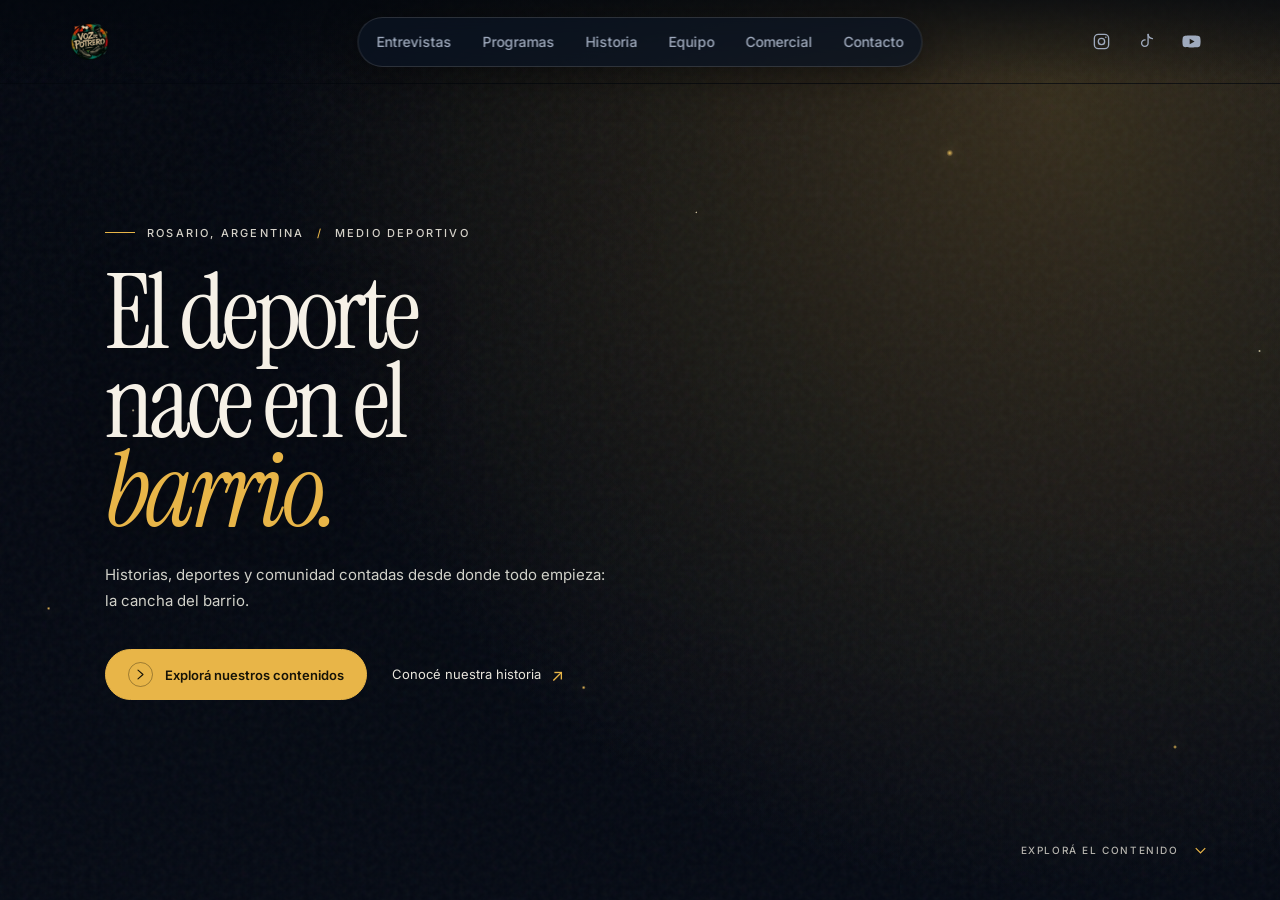
==== commit a512a6b0: "Update index.html" ====
--- a/index.html
+++ b/index.html
@@ -30,7 +30,7 @@
       </a>
 
       <nav class="nav" id="main-nav" aria-label="Navegación principal">
-        <a href="#noticias" data-nav="noticias">Noticias</a>
+        <a href="#Entrevistas" data-nav="Entrevistas">Entrevistas</a>
         <a href="#programas" data-nav="programas">Programas</a>
         <a href="#historia" data-nav="historia">Historia</a>
         <a href="#equipo" data-nav="equipo">Equipo</a>
@@ -107,14 +107,14 @@
         </button>
       </section>
 
-      <!-- NOTICIAS -->
+      <!-- Entrevistas y protagonistas -->
       <section class="view view--panel" data-view="noticias" id="view-noticias" aria-labelledby="news-title" hidden inert aria-hidden="true">
         <div class="panel-scroll">
           <div class="panel-inner interior-container">
             <div class="panel-heading">
               <div>
                 <p class="eyebrow">Actualidad deportiva</p>
-                <h1 id="news-title" tabindex="-1">Noticias <em>y coberturas</em></h1>
+                <h1 id="news-title" tabindex="-1">Entrevistas <em>y protagonistas</em></h1>
                 <p class="panel-lead">Historias, básquet, vóley, automovilismo y producciones contadas desde Rosario y sus barrios.</p>
               </div>
               <a class="home-return" href="./" data-nav="home"><span aria-hidden="true">←</span> Inicio</a>
--- a/styles.css
+++ b/styles.css
@@ -3085,3 +3085,80 @@
   0% { transform: translate3d(0, 0, 0); }
   100% { transform: translate3d(120px, -220px, 0); }
 }
+.interviews-section {
+  margin-top: 64px;
+  padding-top: 40px;
+  border-top: 1px solid rgba(232, 181, 72, 0.2);
+}
+
+.interviews-heading {
+  margin-bottom: 28px;
+}
+
+.interviews-heading h2 {
+  margin: 8px 0 12px;
+  font-family: "Instrument Serif", serif;
+  font-size: clamp(2rem, 4vw, 3rem);
+  font-weight: 400;
+}
+
+.interviews-heading h2 em {
+  color: #E8B548;
+}
+
+.interviews-grid {
+  display: grid;
+  grid-template-columns: repeat(2, minmax(0, 1fr));
+  gap: 24px;
+}
+
+.interview-card {
+  min-width: 0;
+  padding: 18px;
+  border: 1px solid rgba(255, 255, 255, 0.09);
+  border-radius: 12px;
+  background: rgba(255, 255, 255, 0.025);
+}
+
+.interview-card h3 {
+  margin: 0 0 14px;
+  font-size: 1.15rem;
+}
+
+.interview-player {
+  position: relative;
+  width: 100%;
+  aspect-ratio: 9 / 16;
+  overflow: hidden;
+  border-radius: 8px;
+  background: #000;
+}
+
+.interview-player iframe {
+  width: 100%;
+  height: 100%;
+  border: 0;
+}
+
+.interview-card > a {
+  display: inline-block;
+  margin-top: 14px;
+  color: #E8B548;
+  text-decoration: none;
+  font-size: 0.9rem;
+}
+
+.interview-card > a:hover {
+  text-decoration: underline;
+}
+
+@media (max-width: 700px) {
+  .interviews-grid {
+    grid-template-columns: 1fr;
+  }
+
+  .interviews-section {
+    margin-top: 42px;
+    padding-top: 30px;
+  }
+}
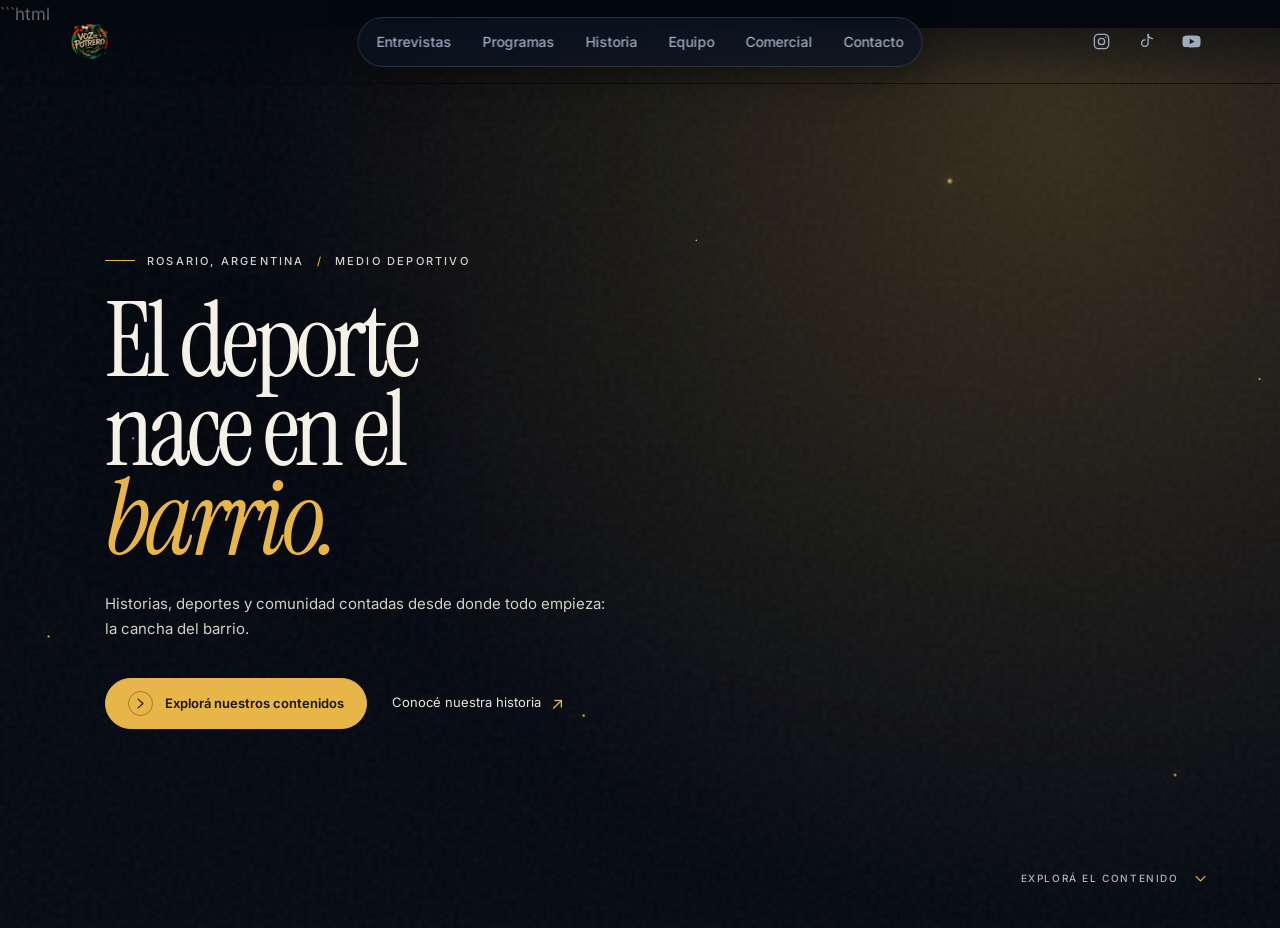
==== commit 4a660df6: "Update index.html" ====
--- a/index.html
+++ b/index.html
@@ -1,3 +1,4 @@
+```html
 <!DOCTYPE html>
 <html lang="es-AR">
 <head>
@@ -11,15 +12,16 @@
   <meta property="og:title" content="Voz de Potrero — El deporte nace en el barrio">
   <meta property="og:description" content="Historias, deportes y comunidad contadas desde donde todo empieza.">
   <link rel="canonical" href="./">
-  <link rel="icon" href="img/2368.png" type="image/svg+xml">
+  <link rel="icon" href="img/2368.png" type="image/png">
   <link rel="preconnect" href="https://fonts.googleapis.com">
   <link rel="preconnect" href="https://fonts.gstatic.com" crossorigin>
   <link href="https://fonts.googleapis.com/css2?family=Instrument+Serif:ital@0;1&family=Inter:wght@400;500;600;700&display=swap" rel="stylesheet">
   <link rel="stylesheet" href="styles.css?v=4">
   <link rel="stylesheet" href="subpaginas.css?v=1">
   <title>Voz de Potrero — El deporte nace en el barrio</title>
-  <script src="app.js?v=4" defer></script>
+  <script src="app.js?v=5" defer></script>
 </head>
+
 <body>
   <a class="skip" href="#main" id="skip">Saltar al contenido</a>
 
@@ -30,7 +32,7 @@
       </a>
 
       <nav class="nav" id="main-nav" aria-label="Navegación principal">
-        <a href="#Entrevistas" data-nav="Entrevistas">Entrevistas</a>
+        <a href="#entrevistas" data-nav="entrevistas">Entrevistas</a>
         <a href="#programas" data-nav="programas">Programas</a>
         <a href="#historia" data-nav="historia">Historia</a>
         <a href="#equipo" data-nav="equipo">Equipo</a>
@@ -46,12 +48,14 @@
             <circle class="icon-dot" cx="17.5" cy="6.7" r="1"></circle>
           </svg>
         </a>
+
         <a class="social-icon" href="https://www.tiktok.com/@vozdepotrero?_r=1&_t=ZS-9ATVXpB0AOD" target="_blank" rel="noopener noreferrer" aria-label="TikTok de Voz de Potrero">
           <svg viewBox="0 0 24 24" aria-hidden="true">
             <path d="M14 3v11.1a4.1 4.1 0 1 1-3.8-4.1"></path>
             <path d="M14 3c.4 3.1 2.3 5 5.5 5.3"></path>
           </svg>
         </a>
+
         <a class="social-icon" href="https://youtube.com/@vozdepotrero?si=wzgIreyLY0ZAkZiC" target="_blank" rel="noopener noreferrer" aria-label="YouTube de Voz de Potrero">
           <svg viewBox="0 0 24 24" aria-hidden="true">
             <path class="icon-fill" d="M23 7.1a3 3 0 0 0-2.1-2.1C19.1 4.5 12 4.5 12 4.5s-7.1 0-8.9.5A3 3 0 0 0 1 7.1 31 31 0 0 0 .5 12a31 31 0 0 0 .5 4.9A3 3 0 0 0 3.1 19c1.8.5 8.9.5 8.9.5s7.1 0 8.9-.5a3 3 0 0 0 2.1-2.1A31 31 0 0 0 23.5 12a31 31 0 0 0-.5-4.9ZM9.7 15.6V8.4l6.2 3.6-6.2 3.6Z"></path>
@@ -65,6 +69,7 @@
     </header>
 
     <main id="main" class="app-main" tabindex="-1">
+
       <!-- PORTADA -->
       <section class="view view--home is-active" data-view="home" id="view-home" aria-labelledby="hero-title">
         <div class="hero-cinematic-bg" aria-hidden="true">
@@ -72,7 +77,7 @@
           <img class="hero-slide" src="img/grassroots_sideline_setup_1791920439001.jpg" alt="">
           <img class="hero-slide" src="img/potrero_chalk_floodlights_1791920438367.jpg" alt="">
           <img class="hero-slide" src="img/broadcast_stadium_lights_1791920440467.jpg" alt="">
-          
+
           <div class="hero-shade hero-shade--horizontal"></div>
           <div class="hero-shade hero-shade--vertical"></div>
           <div class="hero-shade hero-shade--radial"></div>
@@ -84,12 +89,15 @@
 
         <div class="hero-content">
           <p class="hero-kicker enter-item">Rosario, Argentina <span aria-hidden="true">/</span> Medio deportivo</p>
+
           <h1 class="hero-title" id="hero-title">
             <span class="hero-title-line"><span>El deporte</span></span>
             <span class="hero-title-line"><span>nace en el</span></span>
             <span class="hero-title-line hero-title-line--accent"><span>barrio.</span></span>
           </h1>
+
           <p class="hero-description enter-item">Historias, deportes y comunidad contadas desde donde todo empieza: la cancha del barrio.</p>
+
           <div class="hero-actions enter-item">
             <a class="hero-primary" href="#programas" data-nav="programas">
               <span class="hero-primary-icon" aria-hidden="true">
@@ -97,31 +105,35 @@
               </span>
               Explorá nuestros contenidos
             </a>
+
             <a class="hero-secondary" href="#historia" data-nav="historia">Conocé nuestra historia <span aria-hidden="true">↗</span></a>
           </div>
         </div>
 
-        <button class="hero-cue enter-item" type="button" data-nav="noticias">
+        <button class="hero-cue enter-item" type="button" data-nav="entrevistas">
           <span>Explorá el contenido</span>
           <svg viewBox="0 0 24 24" aria-hidden="true"><path d="m6 9 6 6 6-6"/></svg>
         </button>
       </section>
 
-      <!-- Entrevistas y protagonistas -->
-      <section class="view view--panel" data-view="noticias" id="view-noticias" aria-labelledby="news-title" hidden inert aria-hidden="true">
+      <!-- ENTREVISTAS -->
+      <section class="view view--panel" data-view="entrevistas" id="view-entrevistas" aria-labelledby="news-title" hidden inert aria-hidden="true">
         <div class="panel-scroll">
           <div class="panel-inner interior-container">
             <div class="panel-heading">
               <div>
-                <p class="eyebrow">Actualidad deportiva</p>
+                <p class="eyebrow">Historias y protagonistas</p>
                 <h1 id="news-title" tabindex="-1">Entrevistas <em>y protagonistas</em></h1>
                 <p class="panel-lead">Historias, básquet, vóley, automovilismo y producciones contadas desde Rosario y sus barrios.</p>
               </div>
-              <a class="home-return" href="./" data-nav="home"><span aria-hidden="true">←</span> Inicio</a>
-            </div>
+
+              <a class="home-return" href="./" data-nav="home"><span aria-hidden="true">←</span> Inicio</a>
+            </div>
+
             <div class="news-grid" id="news-list" aria-live="polite" aria-busy="false">
-              <p class="loading-state">Cargando publicaciones…</p>
-            </div>
+              <p class="loading-state">Cargando entrevistas…</p>
+            </div>
+
             <div class="panel-footer-note">
               <span>Voz de Potrero</span>
               <a href="#programas" data-nav="programas">Ver coberturas audiovisuales <span aria-hidden="true">↗</span></a>
@@ -142,7 +154,9 @@
               </div>
               <a class="home-return" href="./" data-nav="home"><span aria-hidden="true">←</span> Inicio</a>
             </div>
+
             <div id="program-list" class="program-list"></div>
+
             <div id="media-groups" class="media-groups" aria-live="polite" aria-busy="false">
               <p class="loading-state">Cargando contenidos audiovisuales…</p>
             </div>
@@ -154,7 +168,6 @@
       <section class="view view--panel" data-view="historia" id="view-historia" hidden inert aria-hidden="true" aria-labelledby="history-title">
         <div class="panel-scroll">
           <div class="panel-inner panel-inner--history interior-container">
-
             <div class="panel-heading">
               <div>
                 <p class="eyebrow">Nuestra historia · Rosario, Argentina</p>
@@ -222,7 +235,7 @@
                 <div>
                   <p class="eyebrow">Septiembre de 2026</p>
                   <h2>Un millón de visualizaciones y una nueva etapa.</h2>
-                  <p>En septiembre, Voz de Potrero pasó a realizar sus programas desde el estudio Blex Contenidos. Las emisiones se extendieron a two horas, ampliando el espacio para la información, el debate y el análisis.</p>
+                  <p>En septiembre, Voz de Potrero pasó a realizar sus programas desde el estudio Blex Contenidos. Las emisiones se extendieron a dos horas, ampliando el espacio para la información, el debate y el análisis.</p>
                   <p>Entre el 12 y el 26 de septiembre, el equipo realizó contenidos vinculados a los Juegos Suramericanos Santa Fe 2026. Durante esa cobertura, Voz de Potrero alcanzó un millón de visualizaciones acumuladas en el conjunto de sus redes sociales.</p>
                   <p>Ese crecimiento impulsó una nueva organización interna y permitió avanzar en la conformación de un equipo comercial dedicado a la gestión de auspiciantes y al desarrollo de nuevas oportunidades para el medio.</p>
                 </div>
@@ -238,7 +251,6 @@
                 Hablemos
               </a>
             </div>
-
           </div>
         </div>
       </section>
@@ -274,35 +286,28 @@
               <a class="home-return" href="./" data-nav="home"><span aria-hidden="true">←</span> Inicio</a>
             </div>
 
-
-<div class="metrics-grid" aria-label="Visualizaciones mensuales por plataforma">
-
-  <article class="metric-card metric-card--primary">
-    <span class="metric-label">Alcance mensual total</span>
-    <strong>673.000</strong>
-    <span class="metric-caption">Visualizaciones en las tres plataformas</span>
-  </article>
-
-  <article class="metric-card metric-card--instagram">
-    <span class="metric-label">Instagram</span>
-    <strong>359.000</strong>
-    <span class="metric-caption">Visualizaciones mensuales</span>
-  </article>
-
-  <article class="metric-card metric-card--youtube">
-    <span class="metric-label">YouTube</span>
-    <strong>254.000</strong>
-    <span class="metric-caption">Visualizaciones mensuales</span>
-  </article>
-
-  <article class="metric-card metric-card--tiktok">
-    <span class="metric-label">TikTok</span>
-    <strong>60.000</strong>
-    <span class="metric-caption">Visualizaciones mensuales</span>
-  </article>
-
-</div>
-
+            <div class="metrics-grid" aria-label="Visualizaciones mensuales por plataforma">
+              <article class="metric-card metric-card--primary">
+                <span class="metric-label">Alcance mensual total</span>
+                <strong>673.000</strong>
+                <span class="metric-caption">Visualizaciones en las tres plataformas</span>
+              </article>
+              <article class="metric-card metric-card--instagram">
+                <span class="metric-label">Instagram</span>
+                <strong>359.000</strong>
+                <span class="metric-caption">Visualizaciones mensuales</span>
+              </article>
+              <article class="metric-card metric-card--youtube">
+                <span class="metric-label">YouTube</span>
+                <strong>254.000</strong>
+                <span class="metric-caption">Visualizaciones mensuales</span>
+              </article>
+              <article class="metric-card metric-card--tiktok">
+                <span class="metric-label">TikTok</span>
+                <strong>60.000</strong>
+                <span class="metric-caption">Visualizaciones mensuales</span>
+              </article>
+            </div>
 
             <div class="commercial-intro">
               <div>
@@ -349,13 +354,7 @@
 
               <div class="contact-direct">
                 <span class="contact-direct-label">Correo de contacto</span>
-               <a
-  href="https://mail.google.com/mail/?view=cm&fs=1&to=vozdepotrero10%40gmail.com"
-  target="_blank"
-  rel="noopener noreferrer"
->
-  vozdepotrero10@gmail.com
-</a>
+                <a href="https://mail.google.com/mail/?view=cm&fs=1&to=vozdepotrero10%40gmail.com" target="_blank" rel="noopener noreferrer">vozdepotrero10@gmail.com</a>
               </div>
 
               <div class="contact-socials">
@@ -406,13 +405,6 @@
                 </button>
                 <p class="form-privacy">Tus datos se utilizan para responder esta consulta.</p>
                 <div class="form-status" id="contact-status" role="status" aria-live="polite" hidden></div>
-                <a
-  href="https://mail.google.com/mail/?view=cm&fs=1&to=vozdepotrero10%40gmail.com"
-  target="_blank"
-  rel="noopener noreferrer"
->
-  vozdepotrero10@gmail.com
-</a> hidden>Continuar por correo electrónico ↗</a>
               </form>
             </div>
           </div>
@@ -425,16 +417,16 @@
           <article class="panel-inner article-inner interior-container">
             <div class="panel-heading">
               <div>
-                <p class="eyebrow" id="art-meta">Noticias</p>
+                <p class="eyebrow" id="art-meta">Entrevistas</p>
                 <h1 id="art-title" tabindex="-1">Cargando publicación…</h1>
                 <p class="panel-lead" id="art-summary"></p>
               </div>
-              <a class="home-return" href="#noticias" data-nav="noticias"><span aria-hidden="true">←</span> Noticias</a>
+              <a class="home-return" href="#entrevistas" data-nav="entrevistas"><span aria-hidden="true">←</span> Entrevistas</a>
             </div>
             <div class="article-body" id="art-body"></div>
-            <a class="hero-primary article-return" href="#noticias" data-nav="noticias">
+            <a class="hero-primary article-return" href="#entrevistas" data-nav="entrevistas">
               <span class="hero-primary-icon" aria-hidden="true"><svg viewBox="0 0 24 24"><path d="M16 5 8 12 16 19"/></svg></span>
-              Volver a noticias
+              Volver a entrevistas
             </a>
           </article>
         </div>
@@ -452,7 +444,7 @@
               <a class="home-return" href="./" data-nav="home"><span aria-hidden="true">←</span> Inicio</a>
             </div>
             <h2>Contacto y datos personales</h2>
-            <p>Los datos que enviás mediante el formulario se utilizan para atender y responder tu consulta. Para consultas sobre el tratamiento de tus datos, escribí a 
+            <p>Los datos que enviás mediante el formulario se utilizan para atender y responder tu consulta. Para consultas sobre el tratamiento de tus datos, escribí a <a href="mailto:vozdepotrero10@gmail.com">vozdepotrero10@gmail.com</a>.</p>
             <h2>Contenido y enlaces externos</h2>
             <p>Los contenidos publicados corresponden a sus autores o titulares de derechos. Los enlaces a Instagram, TikTok y YouTube llevan a servicios externos sujetos a sus propias condiciones de uso y políticas de privacidad.</p>
             <p class="legal-note">La información legal completa del titular, los plazos de conservación y los demás términos deben verificarse antes de la publicación definitiva.</p>
@@ -474,6 +466,7 @@
           </div>
         </div>
       </section>
+
     </main>
   </div>
 </body>
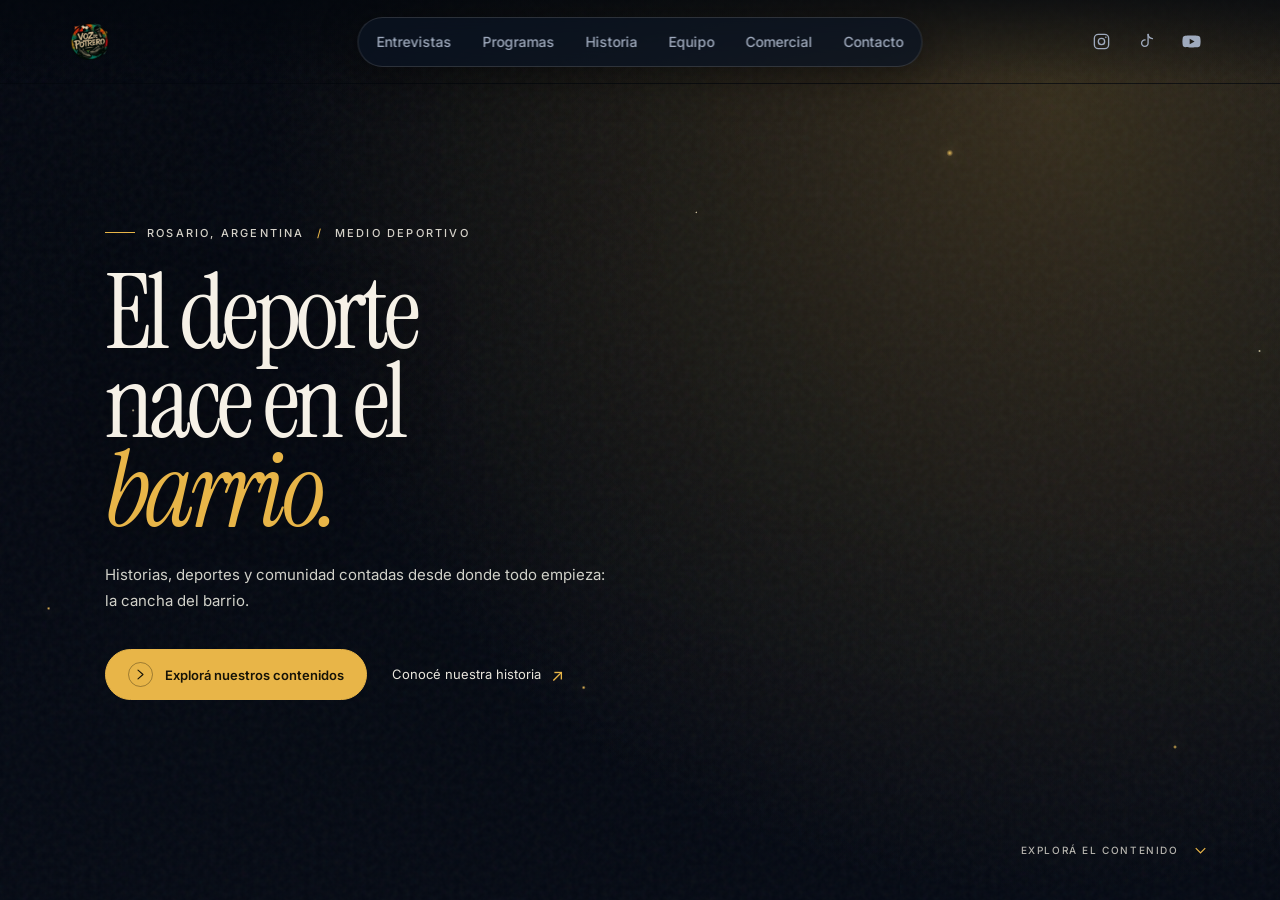
==== commit d04ccb03: "Update index.html" ====
--- a/index.html
+++ b/index.html
@@ -1,4 +1,4 @@
-```html
+
 <!DOCTYPE html>
 <html lang="es-AR">
 <head>
